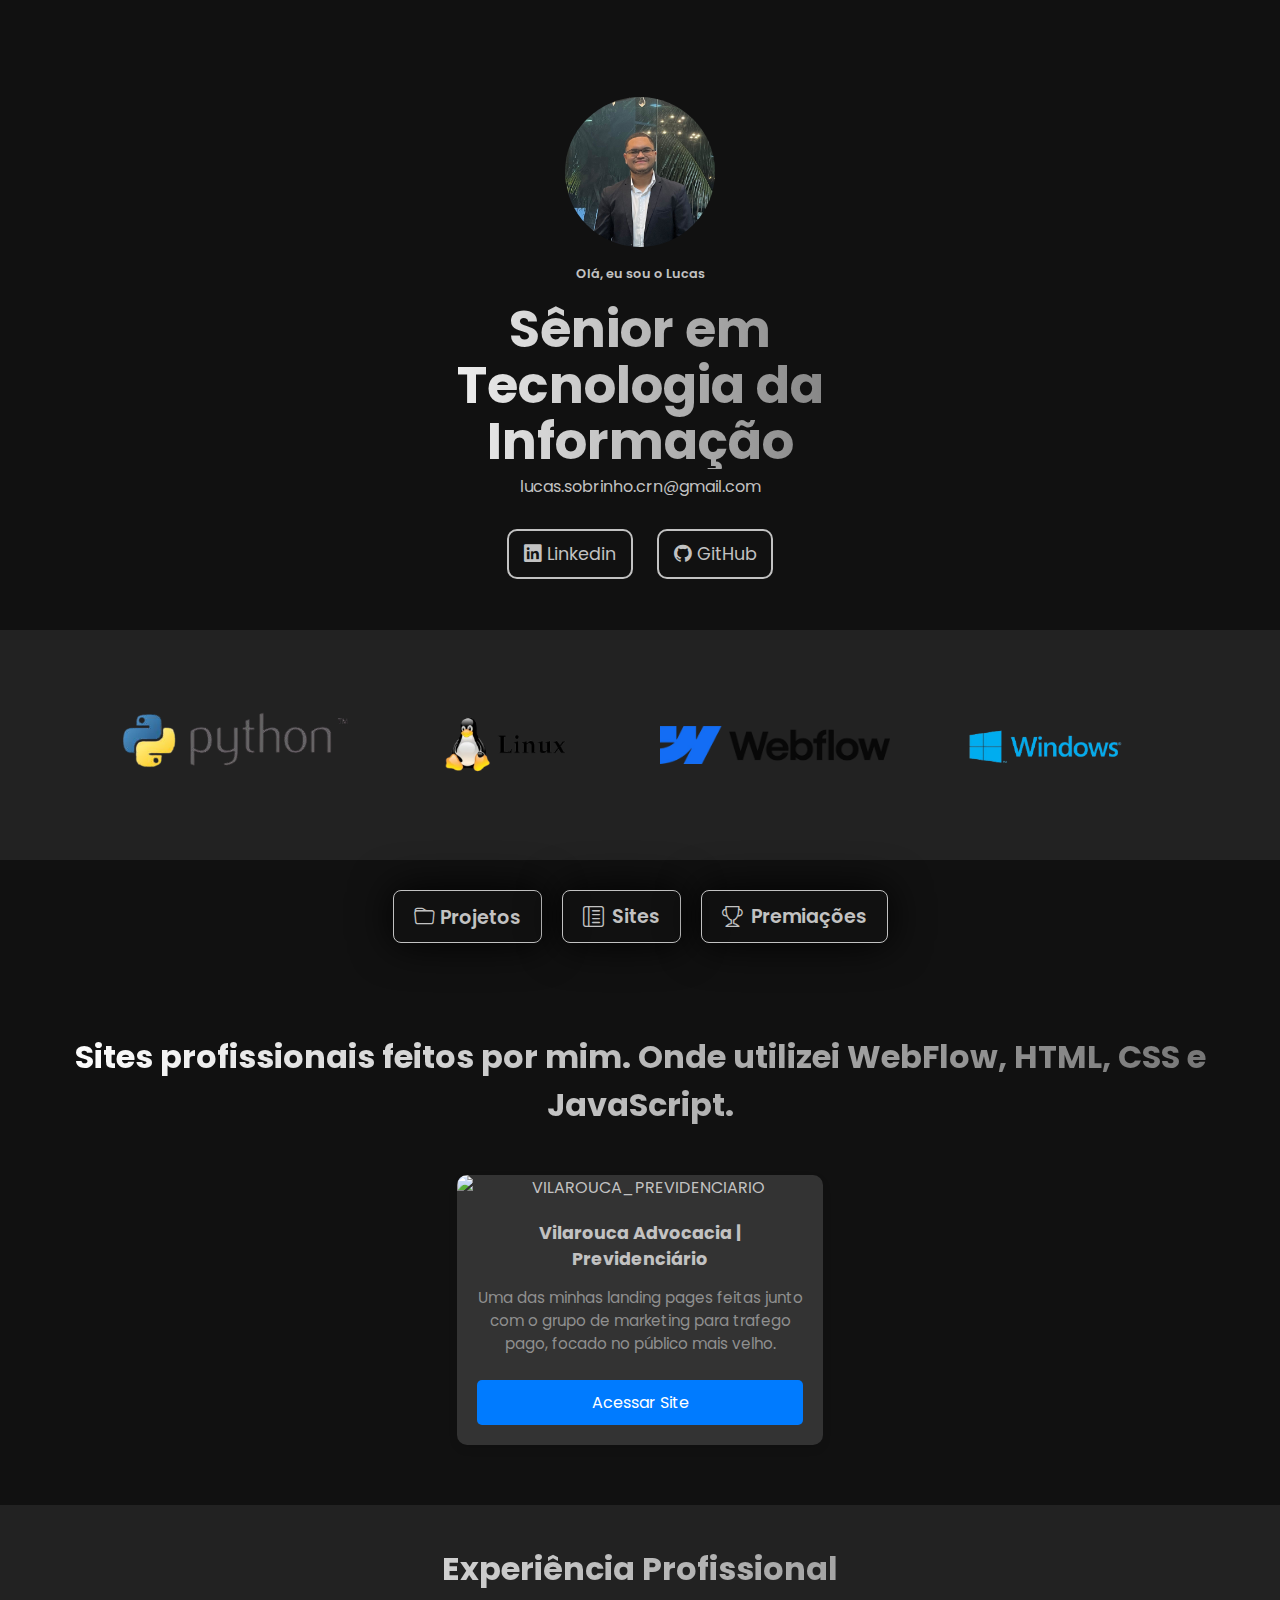
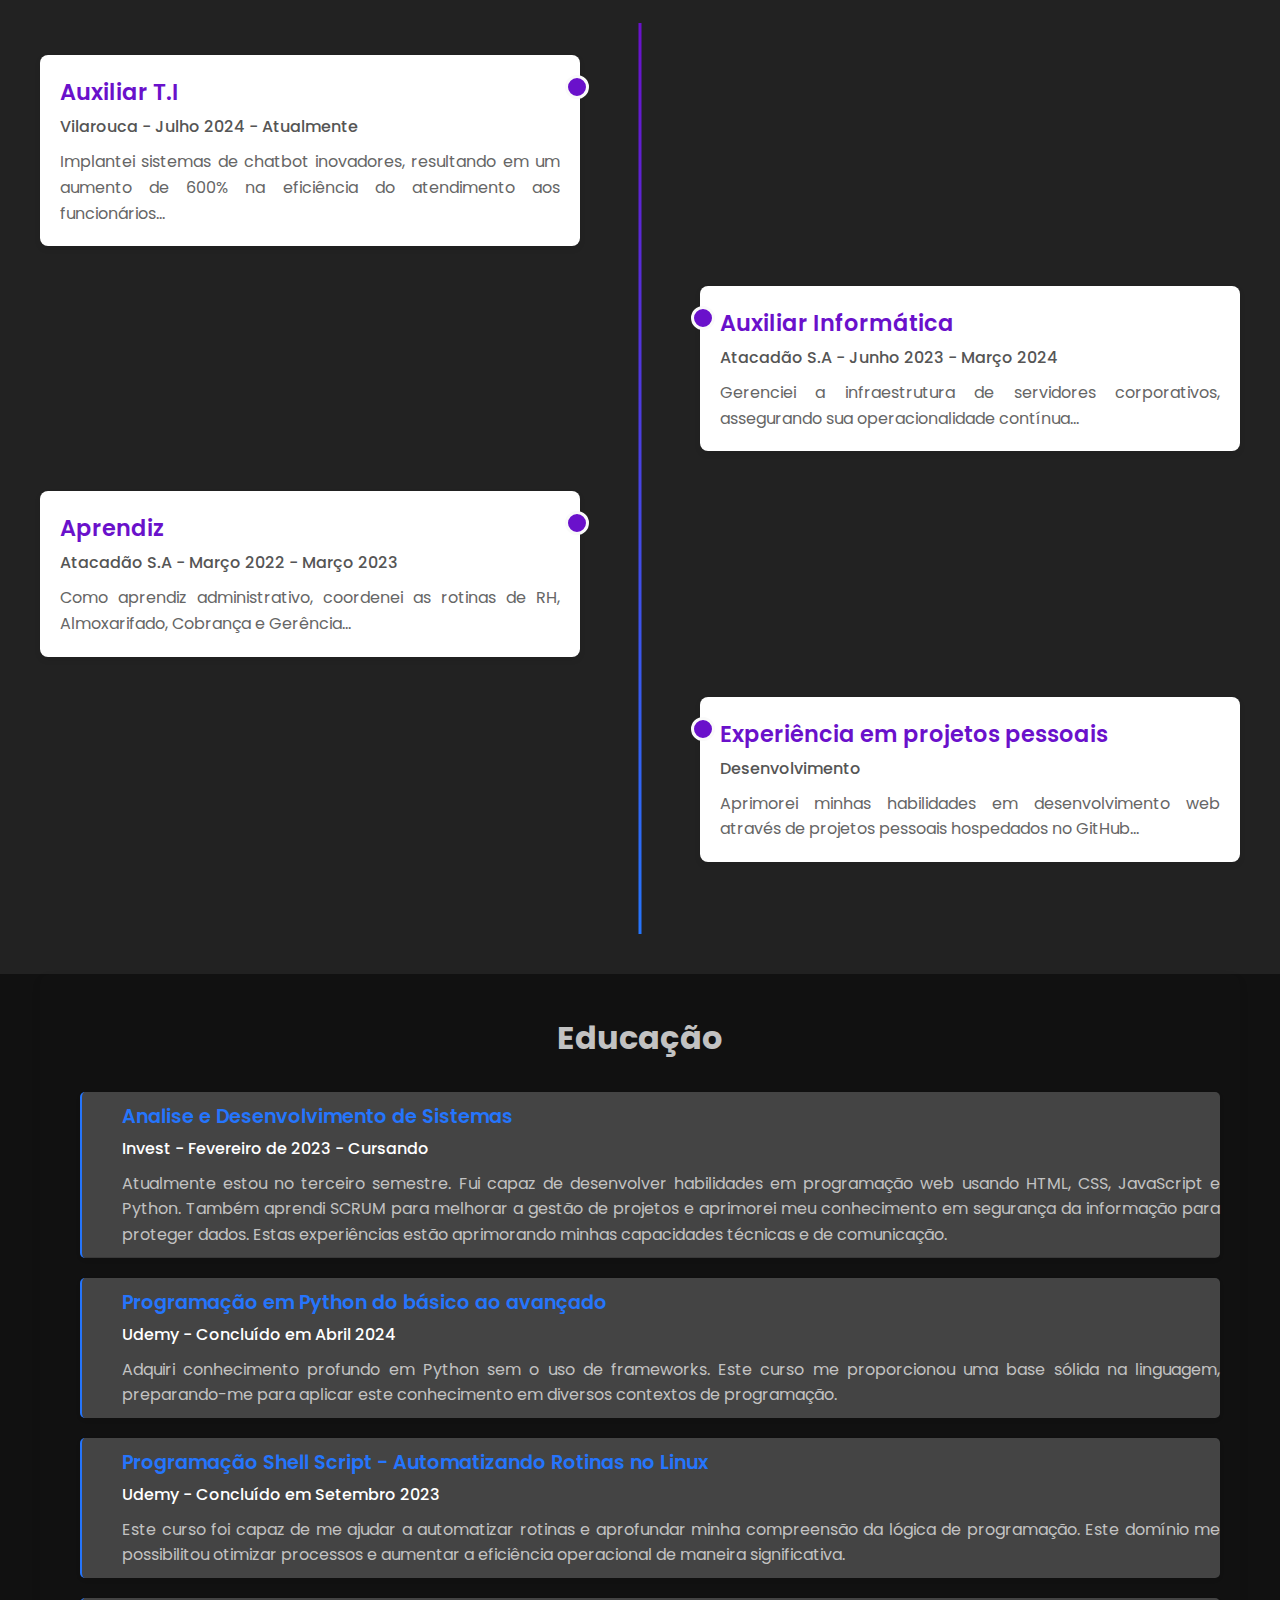
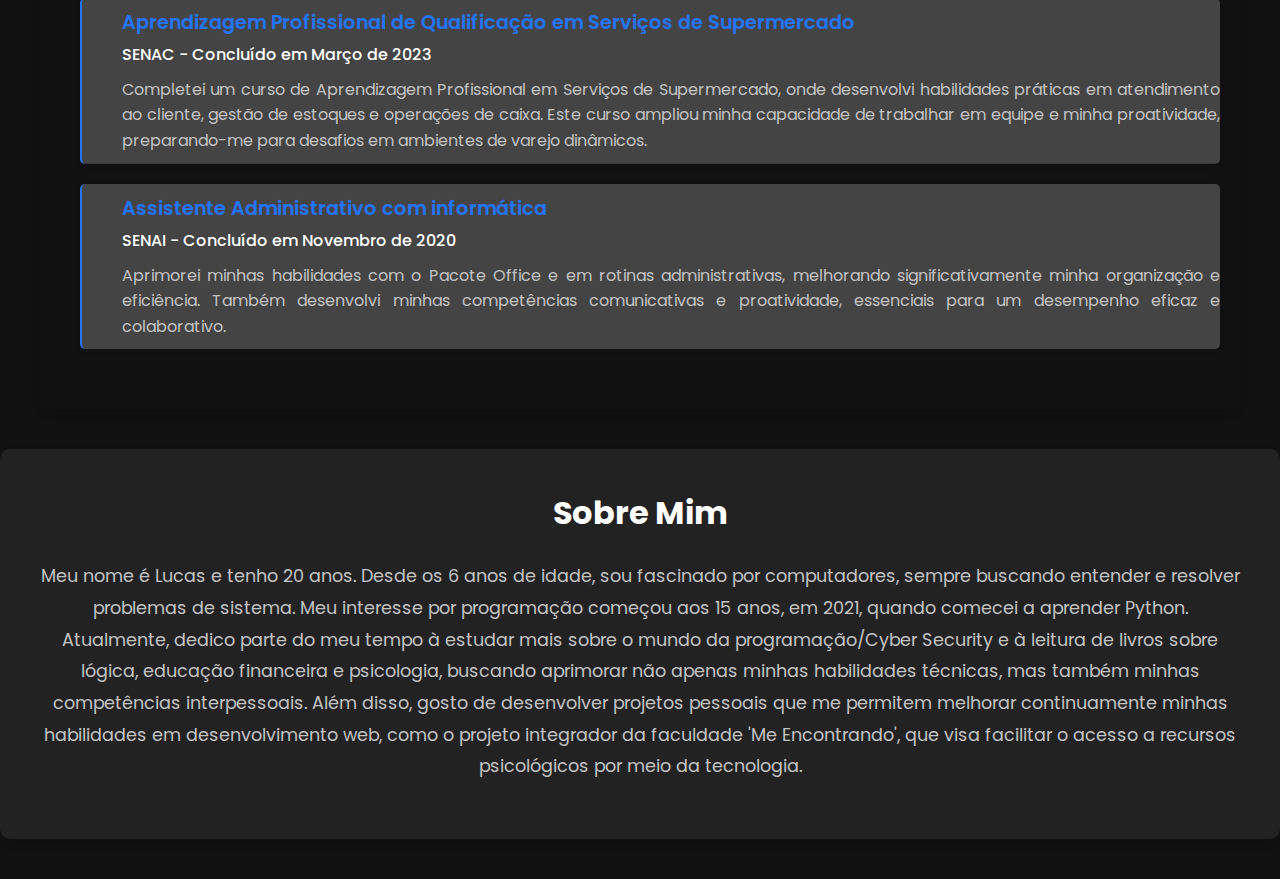
==== index.html @ 5386c84e "Adicionando design escuro" ====
<!DOCTYPE html>
<html lang="pt-br">

<head>
  <meta charset="UTF-8">
  <meta name="viewport" content="width=device-width, initial-scale=1.0">
  <!-- Bootstrap CSS -->
  <link href="https://cdn.jsdelivr.net/npm/bootstrap@5.3.3/dist/css/bootstrap.min.css" rel="stylesheet"
    integrity="sha384-QWTKZYjpPEjISv5WaRU9OFeRpok6YctnYmDr5pNlyT2bRjXh0JMhjY6hW+ALEwIH" crossorigin="anonymous">
  <!-- Bootstrap Icons -->
  <link rel="stylesheet" href="https://cdn.jsdelivr.net/npm/bootstrap-icons@1.11.3/font/bootstrap-icons.min.css">
  <!-- Google Fonts: Poppins (exemplo) -->
  <link href="https://fonts.googleapis.com/css2?family=Poppins:wght@300;400;600;700&display=swap" rel="stylesheet">
  <!-- Seu CSS -->
  <link rel="stylesheet" href="style.css">

  <title>Portfolio Lucas</title>
</head>

<body>
  <!-- =========================
       HEADER (Hero Section)
  ========================== -->
  <header>
    <div class="selfie_image_container">
      <img src="img_logo/selfie_of_me.png" alt="" class="selfie_image">
    </div>
    <h1>Olá, eu sou o Lucas</h1>
    <p>Sênior em Tecnologia da Informação</p>
    <span>lucas.sobrinho.crn@gmail.com</span>

    <div class="header-links">
      <a href="https://br.linkedin.com/in/lucas-sobrinho-c-b9b6661b9/en" target="_blank">
        <i class="bi bi-linkedin"></i> Linkedin
      </a>
      <a href="https://github.com/LucasSobrinh0" target="_blank">
        <i class="bi bi-github"></i> GitHub
      </a>
    </div>
  </header>

  <!-- =========================
       SISTEMAS / SKILLS
  ========================== -->
  <section class="list_system">
    <div class="container_system">
      <div class="item_system"><img src="img_logo/python.png" alt="Python"></div>
      <div class="item_system"><img src="img_logo/linux.png" alt="Linux"></div>
      <div class="item_system"><img src="img_logo/webflow.png" alt="Webflow"></div>
      <div class="item_system"><img src="img_logo/windows.png" alt="Windows"></div>
    </div>
  </section>

  <!-- =========================
       LINKS DE NAVEGAÇÃO
  ========================== -->
  <div class="links">
    <a id="btn-projects" class="nav-link active">
      <i class="bi bi-folder"></i> Projetos
    </a>
    <a id="btn-pages" class="nav-link">
      <i class="bi bi-layout-text-sidebar-reverse"></i> Sites
    </a>
    <a id="btn-awards" class="nav-link">
      <i class="bi bi-trophy"></i> Premiações
    </a>
  </div>

  <div class="container_sections_links">
    <!-- =========================
       SEÇÃO DE PREMIAÇÕES
  ========================== -->
    <div id="awards-section" class="content hidden">
      <div class="container">
        <h2 class="premiacoes-titulo">Minhas Premiações</h2>
        <p class="premiacoes-intro">Aqui estão as premiações que já conquistei dentro da universidade e fora dela.</p>

        <div class="row">
          <!-- Card 1 -->
          <div class="col-md-4">
            <div class="premiacao-card">
              <div class="card-header">
                <i class="bi bi-trophy-fill icon-1x"></i>
                <h3>Top 1 - Tech Experience</h3>
              </div>
              <div class="card-body">
                <p>
                  Liderei e desenvolvi tanto o backend (Python, Flask) quanto o frontend (Javascript,
                  Bulma) de um projeto inovador em uma competição entre 12 equipes na faculdade Invest,
                  destacando-me pela excelência técnica e capacidade de liderança.
                </p>
                <a href="https://github.com/CarolScript/MG" target="_blank" class="btn-link">
                  Repositório do Projeto
                </a>
                <br>
                <span class="data">Novembro 2024</span>
              </div>
            </div>
          </div>

          <!-- Card 2 -->
          <div class="col-md-4">
            <div class="premiacao-card">
              <div class="card-header">
                <i class="bi bi-emoji-smile-fill icon-1x"></i>
                <h3>Top 2 - Tech Experience</h3>
              </div>
              <div class="card-body">
                <p>
                  Fui premiado com o 2º lugar em um Workshop feito pela faculdade Invest, onde destaquei-me
                  na resolução de problemas complexos de backend (Node.js e Prisma). Contribuí com soluções
                  inovadoras e eficazes, aplicando lógica e agilidade dentro da metodologia Scrum.
                </p>
                <a href="https://www.linkedin.com/feed/update/urn:li:activity:7124401110185828352/" target="_blank"
                  class="btn-link">
                  Postagem no Linkedin
                </a>
                <br>
                <span class="data">Outubro 2023</span>
              </div>
            </div>
          </div>

          <!-- Card 3 -->
          <div class="col-md-4">
            <div class="premiacao-card">
              <div class="card-header">
                <i class="bi bi-people-fill icon-1x"></i>
                <h3>Destaque - Projeto Integrador</h3>
              </div>
              <div class="card-body">
                <p>
                  Fui reconhecido pelo projeto "Letras Vivas", onde liderei a criação de uma solução
                  que reduziu a fadiga de leitura, fragmentando conteúdos e utilizando técnicas de
                  engajamento inspiradas no TikTok e Instagram.
                </p>
                <br>
                <a href="https://lucassobrinh0.github.io/letrasvivas/" target="_blank" class="btn-link">
                  LetrasVivas
                </a>
                <br>
                <span class="data">Dezembro 2024</span>
              </div>
            </div>
          </div>

          <!-- Adicione mais cards conforme necessário -->
        </div>
      </div>
    </div>

    <!-- =========================
       SEÇÃO DE PROJETOS
  ========================== -->
    <div id="projects-section" class="content hidden">
      <div class="container-title">
        <h2>Projetos open sources criados por mim. Onde criei o back-end completamente do zero e liderei a criação de cada um.</h2>
      </div>
      <div class="cards">
        <div class="card">
          <img src="img/controle_de_estoque.gif" alt="Projeto 1">
          <div class="card-body">
            <h3>Sistema de controle de estoque - Full Stack - Python e JavaScript</h3>
            <p>
              Um projeto de controle de estoque full stack utilizando Django Rest Framework, sistemas
              de token com JWT e Javascript.
            </p>
            <a href="https://github.com/LucasSobrinh0/controle-de-estoque-rest-api" class="btn" target="_blank">
              Acessar GitHub
            </a>
          </div>
        </div>
        <div class="card">
          <img src="img/agendamento.gif" alt="Projeto 2">
          <div class="card-body">
            <h3>Sistema de agendamento de consultas médicas - Full Stack - Python e Javascript</h3>
            <p>
              Esse sistema foi um projeto da faculdade onde apresentamos uma plataforma de agendamento médico.
              Utilizamos inputmask para formatação de dados como CPF e telefone, JavaScript, Python, JWT e Bootstrap.
            </p>
            <a href="https://github.com/LucasSobrinh0/projeto_agendamento" class="btn" target="_blank">
              Acessar GitHub
            </a>
          </div>
        </div>
        <div class="card">
          <img src="img/cadastro_de_paciente.gif" alt="Projeto 3">
          <div class="card-body">
            <h3>Cadastro de pacientes - Full Stack - Python e JavaScript</h3>
            <p>
              Um projeto simples de cadastro de pacientes apenas para aprendizado de como tratar dados com API REST.
            </p>
            <a href="https://github.com/LucasSobrinh0/cadastro_de_paciente" class="btn" target="_blank">
              Acessar GitHub
            </a>
          </div>
        </div>
      </div>
    </div>

    <!-- =========================
       SEÇÃO DE Sites
  ========================== -->

    <div id="pages-section" class="content hidden">
      <div class="container-title">
        <h2>Sites profissionais feitos por mim. Onde utilizei WebFlow, HTML, CSS e JavaScript.</h2>
        <!-- <p class="pages-intro">Aqui estão as premiações que já conquistei dentro da universidade e fora dela.</p> -->
      </div>
      <div class="cards">
        <div class="card">
          <img src="img/VILAROUCA_PREVIDENCIARIO.gif" alt="VILAROUCA_PREVIDENCIARIO">
          <div class="card-body">
            <h3>Vilarouca Advocacia | Previdenciário</h3>
            <p>
              Uma das minhas landing pages feitas junto com o grupo de marketing para trafego pago, focado no público
              mais
              velho.
            </p>
            <a href="https://www.vilarouca.com/previdenciario" class="btn" target="_blank">
              Acessar Site
            </a>
          </div>
        </div>
      </div>
    </div>
  </div>

  <section class="experience">
    <h2>Experiência Profissional</h2>
    <div class="timeline">
      <div class="job">
        <h3>Auxiliar T.I</h3>
        <h4>Vilarouca - Julho 2024 - Atualmente</h4>
        <p>Implantei sistemas de chatbot inovadores, resultando em um aumento de 600% na eficiência do
          atendimento aos funcionários...
        </p>
      </div>

      <div class="job">
        <h3>Auxiliar Informática</h3>
        <h4>Atacadão S.A - Junho 2023 - Março 2024</h4>
        <p>Gerenciei a infraestrutura de servidores corporativos, assegurando sua operacionalidade contínua...
        </p>
      </div>

      <div class="job">
        <h3>Aprendiz</h3>
        <h4>Atacadão S.A - Março 2022 - Março 2023</h4>
        <p>Como aprendiz administrativo, coordenei as rotinas de RH, Almoxarifado, Cobrança e Gerência...
        </p>
      </div>

      <div class="job">
        <h3>Experiência em projetos pessoais</h3>
        <h4>Desenvolvimento</h4>
        <p>Aprimorei minhas habilidades em desenvolvimento web através de projetos pessoais hospedados no GitHub...
        </p>
      </div>
    </div>
  </section>

  <div class="container_courses">
    <section class="courses">
      <h2>Educação</h2>
      <div class="course-list">
        <div class="course">
          <h3>Analise e Desenvolvimento de Sistemas</h3>
          <h4>Invest - Fevereiro de 2023 - Cursando</h4>
          <p>Atualmente estou no terceiro semestre. Fui capaz de desenvolver habilidades em programação web usando
            HTML, CSS, JavaScript e Python. Também aprendi SCRUM para melhorar a gestão de projetos e aprimorei
            meu conhecimento em segurança da informação para proteger dados. Estas experiências estão
            aprimorando minhas capacidades técnicas e de comunicação.</p>
        </div>
        <div class="course">
          <h3>Programação em Python do básico ao avançado</h3>
          <h4>Udemy - Concluído em Abril 2024</h4>
          <p>Adquiri conhecimento
            profundo em Python sem o uso de frameworks. Este curso me proporcionou uma base sólida na linguagem,
            preparando-me para aplicar este conhecimento em diversos contextos de programação.</p>
        </div>
        <div class="course">
          <h3>Programação Shell Script - Automatizando Rotinas no Linux</h3>
          <h4>Udemy - Concluído em Setembro 2023</h4>
          <p>Este curso foi capaz de me ajudar a automatizar rotinas e aprofundar minha compreensão da lógica de
            programação. Este domínio me
            possibilitou otimizar processos e aumentar a eficiência operacional de maneira significativa.</p>
        </div>
        <div class="course">
          <h3>Aprendizagem Profissional de Qualificação em Serviços de Supermercado</h3>
          <h4>SENAC - Concluído em Março de 2023</h4>
          <p>Completei um curso de Aprendizagem Profissional em Serviços de Supermercado, onde desenvolvi
            habilidades práticas em atendimento ao cliente, gestão de estoques e operações de caixa. Este curso
            ampliou minha capacidade de trabalhar em equipe e minha proatividade, preparando-me para desafios em
            ambientes de varejo dinâmicos.</p>
        </div>
        <div class="course">
          <h3>Assistente Administrativo com informática</h3>
          <h4>SENAI - Concluído em Novembro de 2020</h4>
          <p>Aprimorei minhas habilidades com o Pacote Office e em rotinas administrativas, melhorando
            significativamente minha organização e eficiência. Também desenvolvi minhas competências
            comunicativas e proatividade, essenciais para um desempenho eficaz e colaborativo.</p>
        </div>
      </div>
    </section>
  </div>
  
  <section class="about-me">
    <h2>Sobre Mim</h2>
    <p>Meu nome é Lucas e tenho 20 anos. Desde os 6 anos de idade, sou fascinado por computadores, sempre buscando
      entender e
      resolver problemas de sistema. Meu interesse por programação começou aos 15 anos, em 2021, quando comecei a
      aprender Python. Atualmente, dedico parte do meu tempo à estudar mais sobre o mundo da programação/Cyber
      Security e à
      leitura de livros sobre lógica, educação financeira e
      psicologia, buscando aprimorar não apenas minhas habilidades técnicas, mas também minhas competências
      interpessoais. Além disso, gosto de desenvolver projetos pessoais que me permitem melhorar continuamente
      minhas habilidades em desenvolvimento web, como o projeto integrador da faculdade 'Me Encontrando', que visa
      facilitar o acesso a
      recursos psicológicos por meio da tecnologia.</p>
  </section>
  <!-- Script JavaScript -->
  <script src="script.js"></script>
  <!-- Bootstrap Bundle -->
  <script src="https://cdn.jsdelivr.net/npm/bootstrap@5.3.3/dist/js/bootstrap.bundle.min.js"
    integrity="sha384-WsPTn3ZBj0ZgjMwuKfSfnuhFQKqZZP28LcHGp5ZVi6qfXki2v44qBtENYzA/S+fZ"
    crossorigin="anonymous"></script>
</body>

</html>
---- style.css ----
/* ------------------------------
   Variáveis
------------------------------ */
:root {
  --color-bg-gray: #111111;      /* Fundo global */
  --color-gray: #c2c2c2;         /* Texto padrão em cinza claro */
  --color-bg-gray-secondary: #222222; /* Fundo de cards / seções */
  --card-bg-gray: #333333;       /* Fundo mais escuro para alguns elementos */
}

/* Reset básico */
* {
  margin: 0;
  padding: 0;
  box-sizing: border-box;
}

/* Corpo da página */
body {
  font-family: 'Poppins', sans-serif;
  background-color: var(--color-bg-gray);
  color: var(--color-gray);
}

/* Remove sublinhado de links */
a {
  text-decoration: none;
  color: inherit;
}

/* ------------------------------
   HEADER (Hero Section)
------------------------------ */
header {
  width: 100%;
  min-height: 70vh; /* Mantemos 70vh, mas sem espaços extras */
  display: flex;
  flex-direction: column;
  justify-content: center;
  align-items: center;
  text-align: center;
  padding: 40px 20px; /* Espaçamento interno */
  background-color: var(--color-bg-gray);
}

/* Contêiner da imagem */
.selfie_image_container {
  display: flex;
  justify-content: center;
  align-items: center;
  flex-direction: column;
}

/* Imagem do usuário */
.selfie_image {
  margin-top: 5vh;
  margin-bottom: 2vh;
  width: 150px;
  height: 150px;
  border-radius: 100%;
  object-fit: cover; /* Caso queira exibir como <img> normal */
}

/* Título no Header */
header h1 {
  font-weight: 600;
  font-size: 0.8rem;
  color: var(--color-gray);
}

/* Texto principal em gradiente */
header p {
  font-weight: bold;
  font-size: 3.2rem;
  width: 40%;
  text-align: center;
  line-height: 3.5rem;
  margin-top: 2vh;
  background: linear-gradient(90deg, #ffffff 0%, #757575 100%);
  -webkit-background-clip: text;
  -webkit-text-fill-color: transparent;
}

/* E-mail ou subtítulo */
header span {
  display: inline-block;
  margin-top: 5px;
  font-weight: 400;
  font-size: 1rem;
  color: var(--color-gray);
}

/* Links no Header */
.header-links {
  margin-top: 30px;
}

.header-links a {
  font-size: 1.1rem;
  border: 2px solid var(--color-gray);
  padding: 10px 15px;
  border-radius: 10px;
  margin: 0 10px;
  display: inline-block;
  transition: transform 0.3s ease, color 0.3s ease, border-color 0.3s ease;
  color: var(--color-gray);
}

.header-links a:hover {
  color: #007BFF;
  border-color: #007BFF;
  transform: translateY(-3px);
}

/* Responsividade do Header */
@media (max-width: 992px) {
  header p {
    width: 60%;
    font-size: 2.4rem;
    line-height: 3rem;
  }
}

@media (max-width: 576px) {
  header p {
    width: 90%;
    font-size: 2rem;
    line-height: 2.5rem;
  }
}

/* ------------------------------
   SEÇÃO DE SKILLS (Sistemas)
------------------------------ */
.list_system {
  display: flex;
  flex-direction: column;
  text-align: center;
  background-color: var(--color-bg-gray-secondary);
  padding: 40px 0; /* Espaçamento vertical */
}

.container_system {
  display: flex;
  align-items: center;
  justify-content: center;
  gap: 20px;
  margin: 0 auto;
  flex-wrap: nowrap;
}

.item_system {
  display: flex;
  align-items: center;
  justify-content: center;
  padding: 10px;
  border-radius: 8px;
  transition: transform 0.2s ease;
  width: 250px;
  height: 150px;
  overflow: hidden;
}

.item_system img {
  max-width: 100%;
  max-height: 100%;
  object-fit: contain;
}

.item_system:hover {
  transform: scale(1.05);
}

/* Ajustes de responsividade p/ Skills */
@media (max-width: 1440px) {
  .item_system {
    width: 250px;
    height: 150px;
  }
}

@media (max-width: 992px) {
  .item_system {
    width: 120px;
    height: 100px;
  }
}

@media (max-width: 576px) {
  .item_system {
    width: 100px;
    height: 100px;
  }
}

/* ------------------------------
   LINKS (Projetos / Premiações)
------------------------------ */
.links {
  display: flex;
  justify-content: center;
  gap: 20px;
  padding: 30px 0;
  background-color: var(--color-bg-gray);
}

.nav-link {
  font-size: 1.2rem;
  font-weight: 600;
  color: var(--color-gray);
  padding: 10px 20px;
  border-radius: 8px;
  display: flex;
  align-items: center;
  gap: 8px;
  transition: all 0.3s ease;
  border: 1px solid var(--color-gray);
  cursor: pointer;
  box-shadow: 0px 0px 41px 0px #000000;
}

.nav-link i {
  font-size: 1.3rem;
}

.nav-link:hover {
  color: #007BFF;
  border-color: #007BFF;
  transform: translateY(-3px);
  box-shadow: 0 6px 10px rgba(0, 0, 0, 0.2);
}

/* .hidden e .active para exibir/ocultar seções de navegação */
.hidden {
  display: none;
}
.active {
  display: block;
}

/* ------------------------------
   CONTAINER GERAL DAS SEÇÕES
------------------------------ */
.container_sections_links {
  background-color: var(--color-bg-gray);
  padding: 40px 0; /* Espaçamento vertical entre links e conteúdo */
}

/* As seções usam o background do container para não ter buracos brancos */
.content {
  padding: 20px;
  background-color: transparent;
  border-radius: 5px;
  margin: 0 auto;
  max-width: 1200px;
}

/* ------------------------------
   PREMIAÇÕES (awards-section)
------------------------------ */
.premiacoes-titulo {
  font-size: 2.2rem;
  font-weight: bold;
  margin-bottom: 10px;
  background: linear-gradient(90deg, #ffffff 0%, #757575 100%);
  -webkit-background-clip: text;
  -webkit-text-fill-color: transparent;
  text-align: center;
}

.premiacoes-intro {
  text-align: center;
  font-size: 1rem;
  margin-bottom: 40px;
  color: var(--color-gray);
}

/* Cards de premiações */
.row {
  display: flex;
  flex-wrap: wrap;
  gap: 20px;
  justify-content: center;
}

.col-md-4 {
  flex: 0 0 calc(33.333% - 20px);
  min-width: 300px;
}

.premiacao-card {
  background: var(--card-bg-gray);
  border-radius: 8px;
  overflow: hidden;
  transition: transform 0.2s ease, box-shadow 0.2s ease;
  display: flex;
  flex-direction: column;
  min-height: 280px;
}

.premiacao-card:hover {
  transform: translateY(-5px);
  box-shadow: 0 8px 20px rgba(0,0,0,0.12);
}

.card-header {
  color: var(--color-gray);
  padding: 15px;
  display: flex;
  align-items: center;
  gap: 10px;
}

.card-header i {
  font-size: 1.5rem;
  color: #007BFF;
}

.card-header h3 {
  font-size: 1.2rem;
  margin: 0;
}

.card-body {
  padding: 15px;
  flex: 1;
  display: flex;
  flex-direction: column;
  justify-content: space-between;
}

.card-body p {
  font-size: 0.95rem;
  line-height: 1.5;
  color: var(--color-gray);
  margin-bottom: 15px;
}

.btn-link {
  display: flex;
  margin-top: 5px;
  color: white;
  text-decoration: none;
  font-weight: 600;
  border: 1px solid #007BFF;
  padding: 6px 10px;
  border-radius: 4px;
  background: #007BFF;
  transition: background-color 0.2s ease, color 0.2s ease;
  justify-content: center;
  align-items: center;
}

.btn-link:hover {
  background: #FFC107;
  color: #000;
  border-color: #FFC107;
}

.data {
  font-size: 0.8rem;
  color: #777;
}

/* Responsividade premiações */
@media (max-width: 768px) {
  .col-md-4 {
    flex: 0 0 calc(50% - 20px);
  }
}
@media (max-width: 576px) {
  .col-md-4 {
    flex: 0 0 100%;
  }
}

/* ------------------------------
   PROJETOS (projects-section)
------------------------------ */
.container-title {
  display: flex;
  flex-direction: column;
  align-items: center;
  font-size: 1.2rem;
  color: var(--color-gray);
  text-align: center;
  margin-bottom: 30px;
}

.container-title h2 {
  font-size: 2rem;
  font-weight: bold;
  background: linear-gradient(90deg, #ffffff 0%, #757575 100%);
  -webkit-background-clip: text;
  -webkit-text-fill-color: transparent;
  margin-bottom: 1rem;
}

.cards {
  display: flex;
  flex-wrap: wrap;
  justify-content: center;
  margin: 0 auto;
  max-width: 1200px;
  gap: 20px;
}

.cards .card {
  background: var(--card-bg-gray);
  border-radius: 10px;
  box-shadow: 0 4px 8px rgba(0,0,0,0.1);
  width: calc(33.333% - 20px);
  overflow: hidden;
  display: flex;
  flex-direction: column;
  text-align: center;
  transition: transform 0.2s ease, box-shadow 0.2s ease;
}

.cards .card:hover {
  transform: translateY(-5px);
  box-shadow: 0 8px 20px rgba(0,0,0,0.12);
}

.cards .card img {
  width: 100%;
  height: auto;
}

.cards .card-body {
  padding: 20px;
  flex: 1;
  display: flex;
  flex-direction: column;
}

.cards .card-body h3 {
  margin-top: 0;
  color: var(--color-gray);
  font-size: 1.1rem;
}

.cards .card-body p {
  margin-top: 15px;
  flex-grow: 1;
  color: #8f8f8f;
  font-size: 0.95rem;
  margin-bottom: 15px;
}

.btn {
  background-color: #007BFF;
  color: #fff;
  padding: 10px 20px;
  text-align: center;
  border-radius: 5px;
  text-decoration: none;
  margin-top: 10px;
  transition: background-color 0.3s;
}

.btn:hover {
  background-color: #0056b3;
  color: #fff;
}

/* Responsividade projetos */
@media (max-width: 768px) {
  .cards .card {
    width: calc(50% - 20px);
  }
}
@media (max-width: 576px) {
  .cards .card {
    width: 100%;
  }
}

/* ------------------------------
   EXPERIÊNCIA (timeline)
------------------------------ */
.experience {
  background-color: var(--color-bg-gray-secondary);
  padding: 40px 20px;
  text-align: left;
}

.experience h2 {
  text-align: center;
  color: var(--color-gray);
  margin-bottom: 30px;
  font-size: 2rem;
  font-weight: bold;
  background: linear-gradient(90deg, #ffffff 0%, #757575 100%);
  -webkit-background-clip: text;
  -webkit-text-fill-color: transparent;
}

.timeline {
  position: relative;
  max-width: 1200px;
  margin: 0 auto;
  padding: 2rem 0;
}

.timeline::before {
  content: "";
  position: absolute;
  left: 50%;
  top: 0;
  transform: translateX(-50%);
  width: 3px;
  height: 100%;
  background: linear-gradient(to bottom, #6a11cb, #2575fc);
}

.job {
  position: relative;
  width: 45%;
  margin-bottom: 40px;
  box-sizing: border-box;
  background: #fff; /* Mantém destaque para a timeline */
  border-radius: 8px;
  box-shadow: 0 3px 6px rgba(0,0,0,0.08);
  transition: transform 0.3s ease, box-shadow 0.3s ease;
  padding: 20px;
}

/* Ímpares: esquerda */
.job:nth-child(odd) {
  left: 0;
}

/* Pares: direita */
.job:nth-child(even) {
  left: 55%;
}

/* Círculo conector */
.job::before {
  content: "";
  position: absolute;
  top: 20px;
  width: 18px;
  height: 18px;
  background: #6a11cb;
  border-radius: 50%;
  border: 3px solid #fafafa;
  z-index: 1;
}

/* Ímpares: círculo na direita do job */
.job:nth-child(odd)::before {
  right: -9px;
}

/* Pares: círculo na esquerda do job */
.job:nth-child(even)::before {
  left: -9px;
}

.job:hover {
  transform: translateY(-3px);
  box-shadow: 0 6px 12px rgba(0,0,0,0.15);
}

.job h3 {
  color: #6a11cb;
  margin: 0 0 5px;
  font-size: 1.4rem;
  font-weight: 600;
}

.job h4 {
  color: #555;
  margin: 0 0 10px;
  font-size: 1rem;
  font-weight: 500;
}

.job p {
  color: #666;
  margin: 0;
  line-height: 1.6;
  font-size: 1rem;
  text-align: justify;
}

/* Responsividade timeline */
@media (max-width: 768px) {
  .timeline::before {
    display: none;
  }
  .job {
    width: 80%;
    margin-bottom: 30px;
  }
  .job:nth-child(odd),
  .job:nth-child(even) {
    left: 10%;
  }
}
@media (max-width: 576px) {
  .job {
    width: 100%;
    left: 0 !important;
    margin-bottom: 20px;
  }
  .job::before {
    display: none;
  }
}

/* ------------------------------
   CURSOS (courses)
------------------------------ */
.courses {
  background-color: transparent;
  padding: 40px 20px;
  text-align: left;
  max-width: 1200px;
  margin: 0 auto 40px auto;
  border-radius: 10px;
  box-shadow: 0 4px 8px rgba(0,0,0,0.1);
}

.courses h2 {
  text-align: center;
  color: var(--color-gray);
  margin-bottom: 30px;
  font-size: 2rem;
  font-weight: 700;
}

.course-list {
  position: relative;
  margin: 20px 0;
}

.course {
  border-left: 2px solid #2575fc;
  margin-left: 20px;
  padding: 10px 0 10px 40px;
  background: linear-gradient(to left, #444 50%, #555 50%);
  background-size: 200% 100%;
  background-position: right bottom;
  transition: all 0.6s ease-out;
  text-align: justify;
  border-radius: 5px;
  margin-bottom: 20px;
  box-shadow: 0 2px 5px rgba(0,0,0,0.06);
}

.course:hover {
  background-position: left bottom;
}

.course h3 {
  color: #2575fc;
  margin: 0 0 5px;
  font-weight: 600;
  font-size: 1.2rem;
}

.course h4 {
  color: #ffffff;
  margin: 0 0 10px;
  font-weight: 500;
  font-size: 1rem;
}

.course p {
  color: #c2c2c2;
  margin: 0;
  line-height: 1.6;
  font-size: 1rem;
}

/* ------------------------------
   SOBRE MIM (about-me)
------------------------------ */
.about-me {
  background-color: var(--color-bg-gray-secondary);
  padding: 40px 20px;
  width: 100%;
  margin: 0 auto 40px auto;
  box-shadow: 0 4px 8px rgba(0,0,0,0.1);
  border-radius: 10px;
  text-align: center;
  display: flex;
  flex-direction: column;
  align-items: center;
}

.about-me h2 {
  color: #ffffff;
  margin-bottom: 24px;
  font-size: 2rem;
  font-weight: 700;
}

.about-me p {
  font-size: 1.1rem;
  color: #c2c2c2;
  line-height: 1.8;
  margin-bottom: 16px;
  text-align: justify;
  max-width: 1200px;
  text-align: center;
}

/* Responsividade extra */
@media (max-width: 768px) {
  .courses, .about-me {
    margin: 0 auto 20px auto;
    padding: 20px;
  }
}
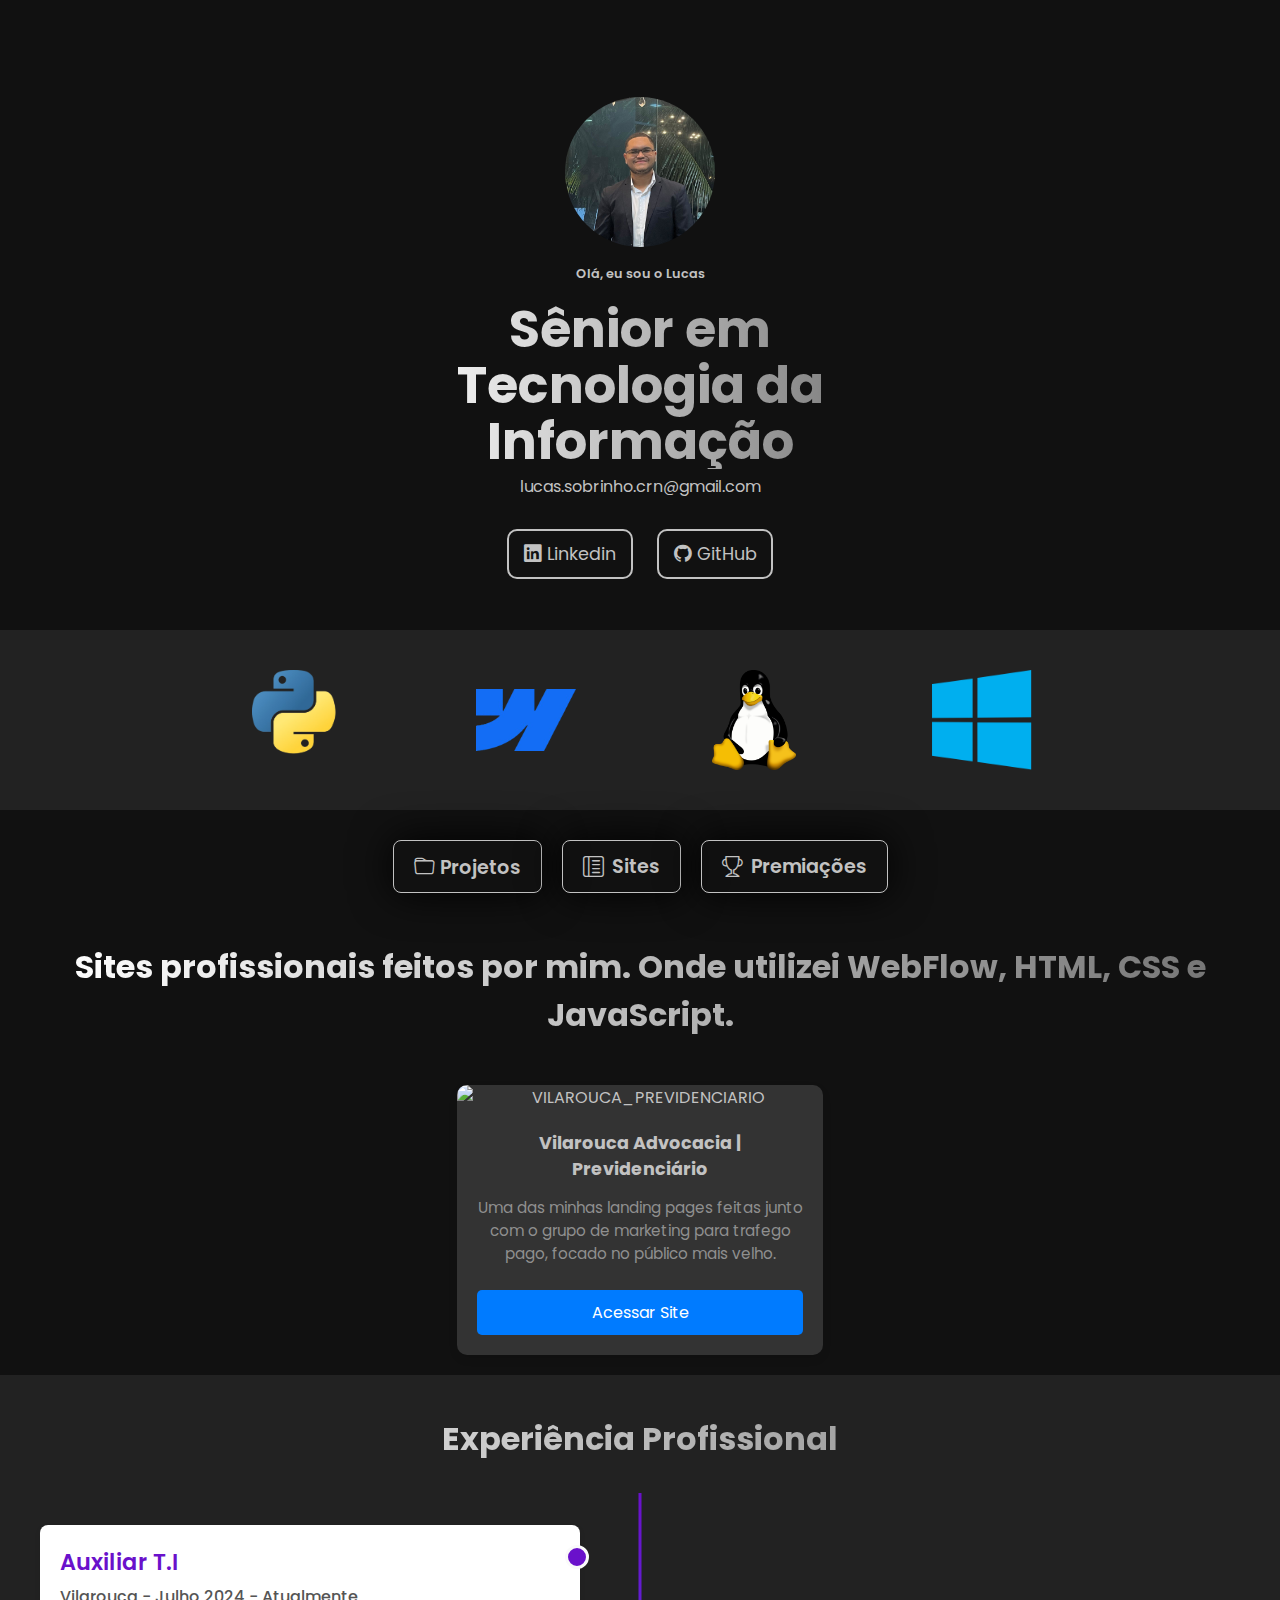
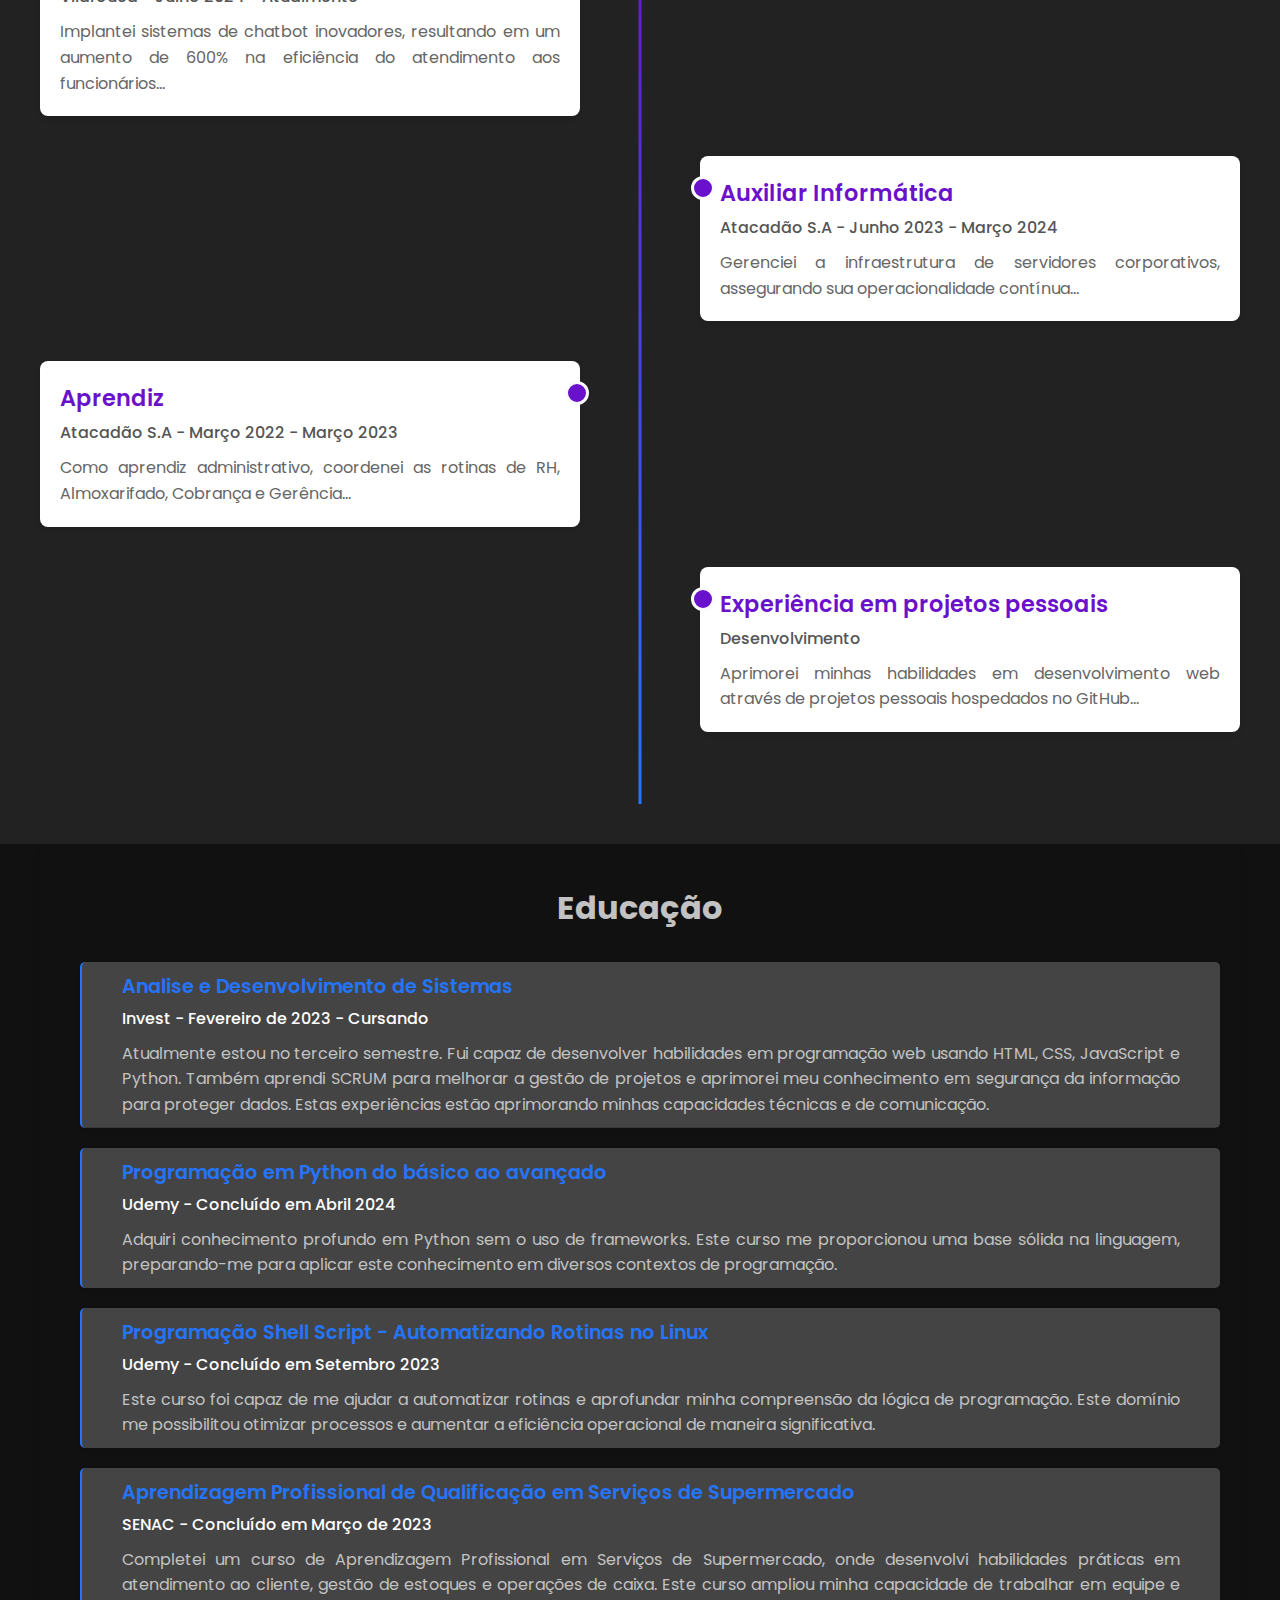
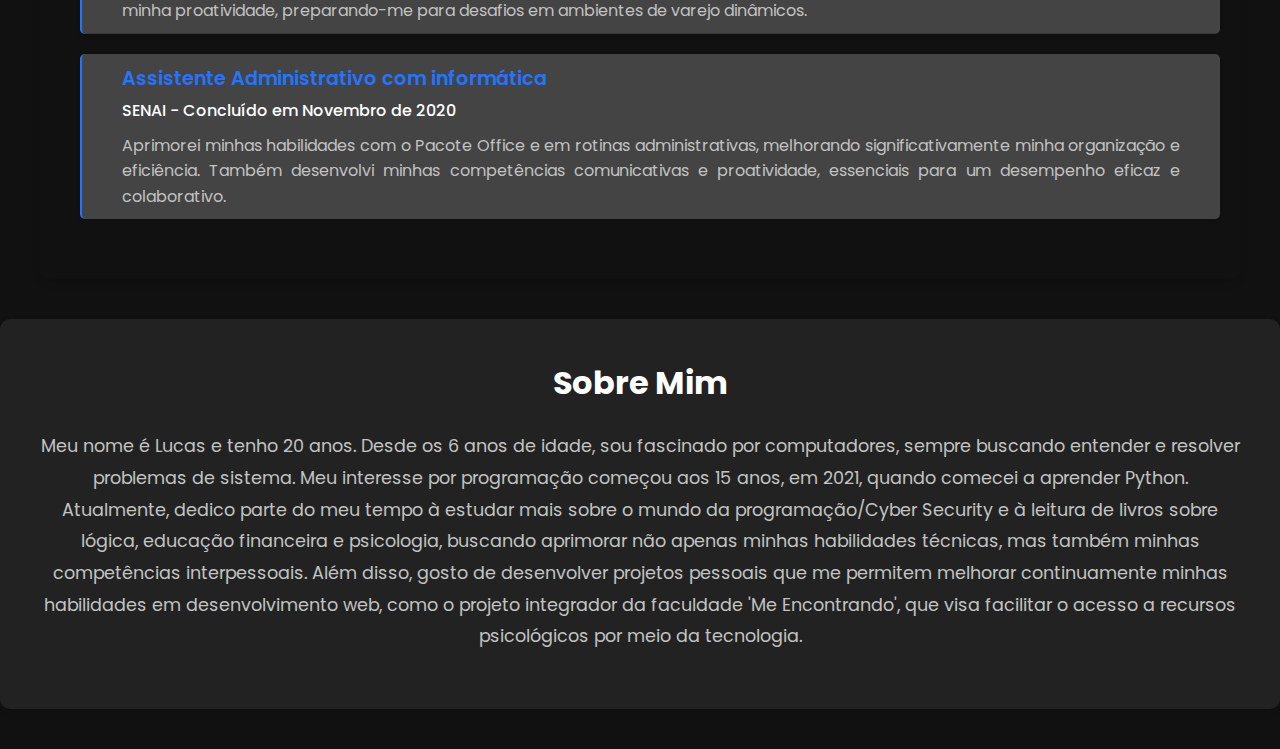
==== commit 52a83f15: "Alterando logos" ====
--- a/index.html
+++ b/index.html
@@ -44,10 +44,14 @@
   ========================== -->
   <section class="list_system">
     <div class="container_system">
-      <div class="item_system"><img src="img_logo/python.png" alt="Python"></div>
+      <!-- <div class="item_system"><img src="img_logo/python.png" alt="Python"></div>
       <div class="item_system"><img src="img_logo/linux.png" alt="Linux"></div>
       <div class="item_system"><img src="img_logo/webflow.png" alt="Webflow"></div>
-      <div class="item_system"><img src="img_logo/windows.png" alt="Windows"></div>
+      <div class="item_system"><img src="img_logo/windows.png" alt="Windows"></div> -->
+      <div class="item_system"><img src="img_logo/Python-logo-notext.png" alt="Python"></div>
+      <div class="item_system"><img src="img_logo/webflow-logo-notext.png" alt="Webflow"></div>
+      <div class="item_system"><img src="img_logo/linux-logo-notext.png" alt="Linux"></div>
+      <div class="item_system"><img src="img_logo/windows-logo-notext.png" alt="Windows"></div>
     </div>
   </section>
 
--- a/style.css
+++ b/style.css
@@ -127,6 +127,14 @@
     font-size: 2rem;
     line-height: 2.5rem;
   }
+
+  .header-links{
+ gap: 20px;
+ display: flex;
+ flex-wrap: wrap;
+ justify-content: center;
+ align-items: center;
+  }
 }
 
 /* ------------------------------
@@ -144,21 +152,20 @@
   display: flex;
   align-items: center;
   justify-content: center;
-  gap: 20px;
   margin: 0 auto;
   flex-wrap: nowrap;
+  flex-direction: row;
+  gap: 8rem;
 }
 
 .item_system {
   display: flex;
   align-items: center;
   justify-content: center;
-  padding: 10px;
-  border-radius: 8px;
   transition: transform 0.2s ease;
-  width: 250px;
-  height: 150px;
   overflow: hidden;
+  width: 100px;
+  height: 100px;
 }
 
 .item_system img {
@@ -172,24 +179,32 @@
 }
 
 /* Ajustes de responsividade p/ Skills */
-@media (max-width: 1440px) {
+/* @media (max-width: 1440px) {
   .item_system {
-    width: 250px;
-    height: 150px;
-  }
-}
+  }
+} */
 
 @media (max-width: 992px) {
   .item_system {
-    width: 120px;
-    height: 100px;
+    width: 80px;
+    height: 80px;
+  }
+  .container_system{
+    gap: 3rem;
+    display: flex;
+    flex-wrap: wrap;
   }
 }
 
 @media (max-width: 576px) {
   .item_system {
-    width: 100px;
-    height: 100px;
+    width: 50px;
+    height: 50px;
+  }
+  .container_system{
+    gap: 2rem;
+    display: flex;
+    flex-wrap: wrap;
   }
 }
 
@@ -238,12 +253,34 @@
   display: block;
 }
 
+@media (max-width: 520px) {
+  .links{
+    gap: 5px;
+    display: flex;
+    align-items: center;
+    justify-content: center;
+    flex-wrap: wrap;
+  }
+  .nav-link {
+    font-size: 0.8rem;
+    padding: 5px 10px;
+    gap: 8px;
+  }
+  
+  .nav-link i {
+    font-size: 1rem;
+  }
+}
+
 /* ------------------------------
    CONTAINER GERAL DAS SEÇÕES
 ------------------------------ */
 .container_sections_links {
   background-color: var(--color-bg-gray);
-  padding: 40px 0; /* Espaçamento vertical entre links e conteúdo */
+  display: flex;
+  align-items: center;
+  justify-content: center;
+  flex-direction: column;
 }
 
 /* As seções usam o background do container para não ter buracos brancos */
@@ -640,7 +677,7 @@
 .course {
   border-left: 2px solid #2575fc;
   margin-left: 20px;
-  padding: 10px 0 10px 40px;
+  padding: 10px 40px 10px 40px;
   background: linear-gradient(to left, #444 50%, #555 50%);
   background-size: 200% 100%;
   background-position: right bottom;
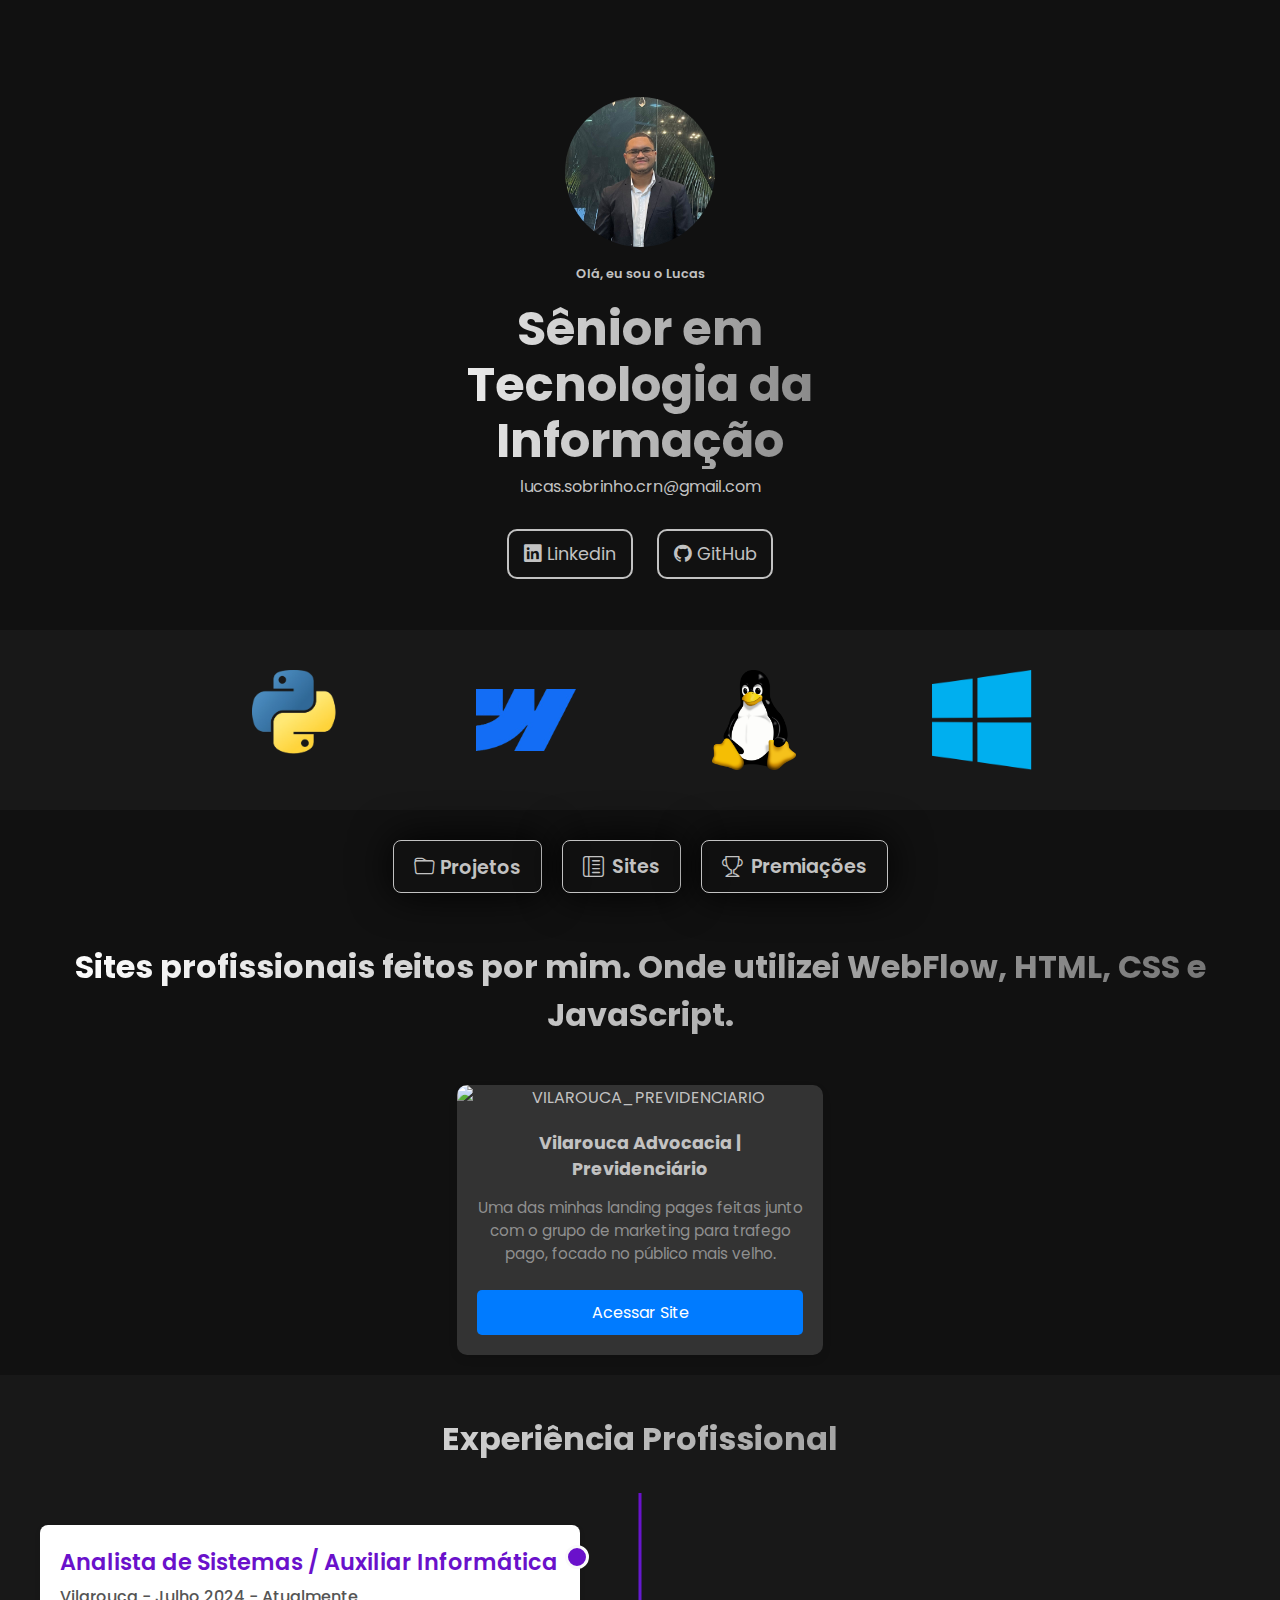
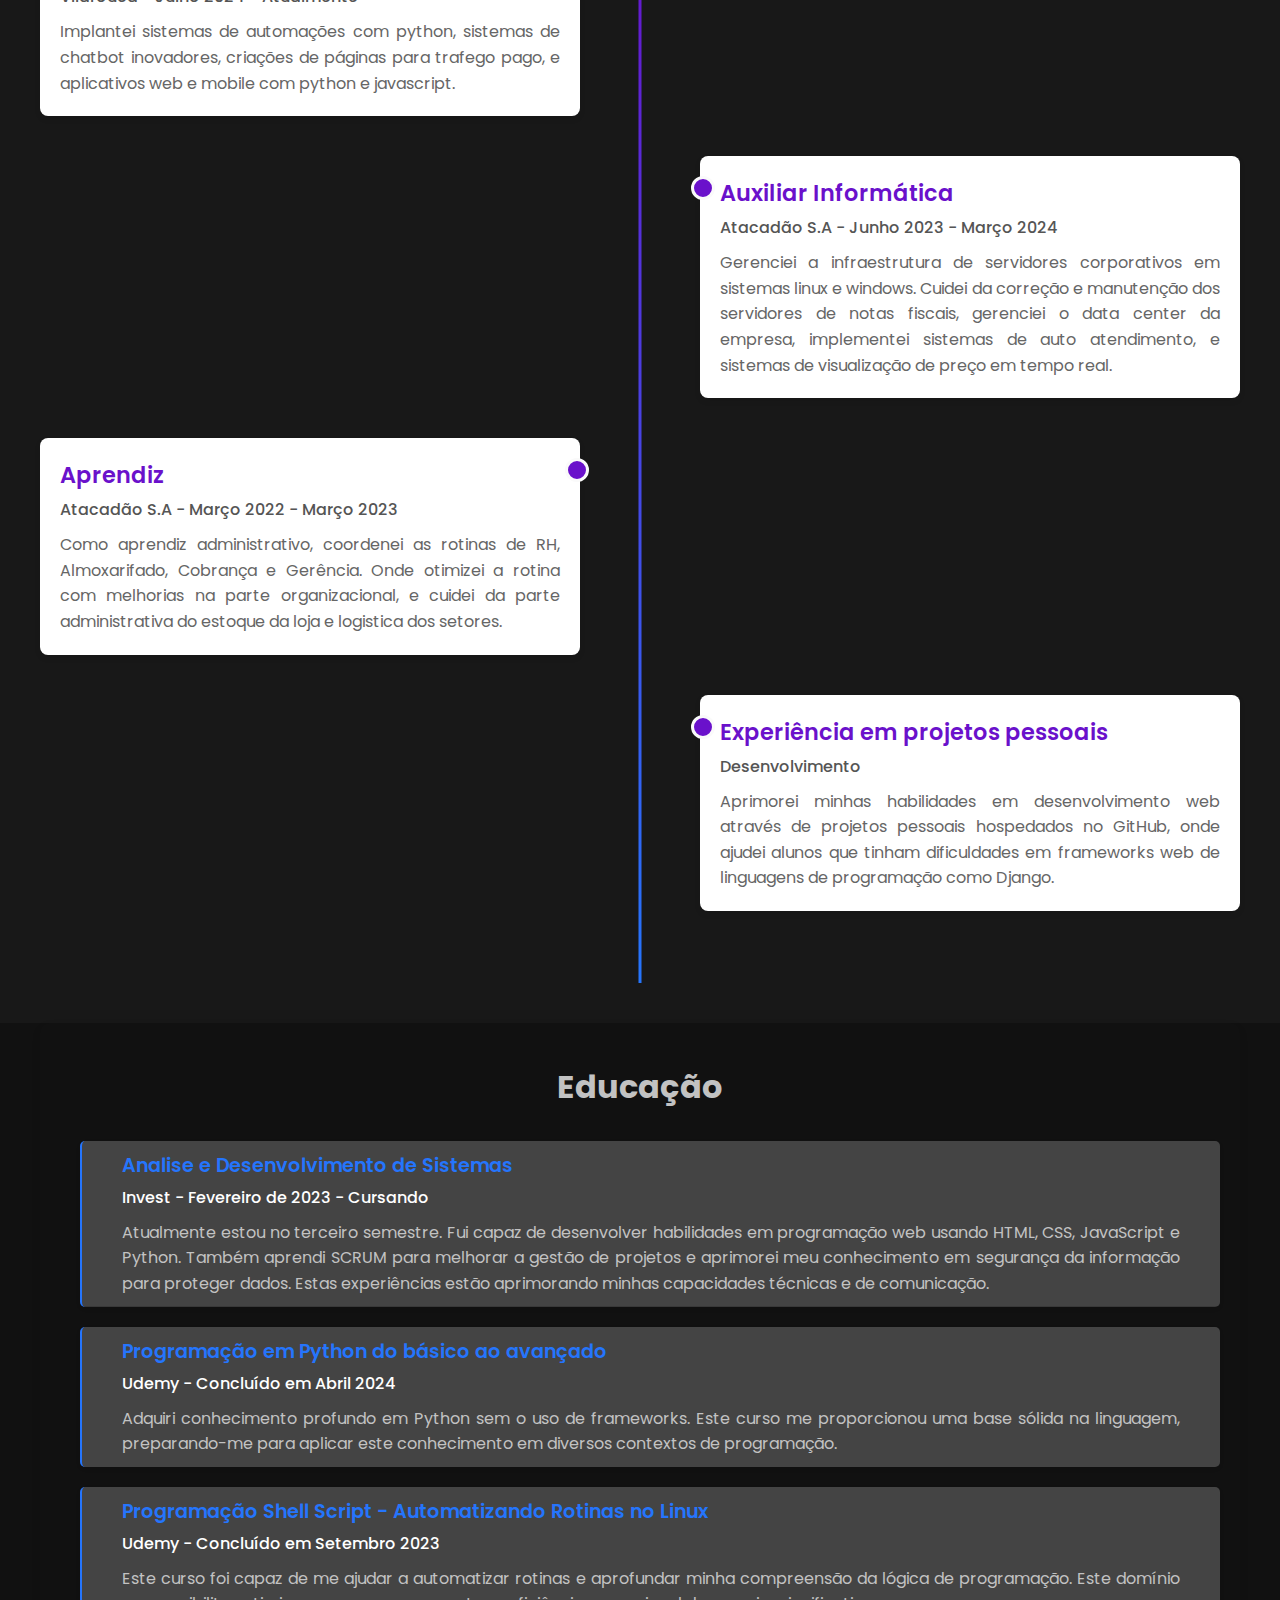
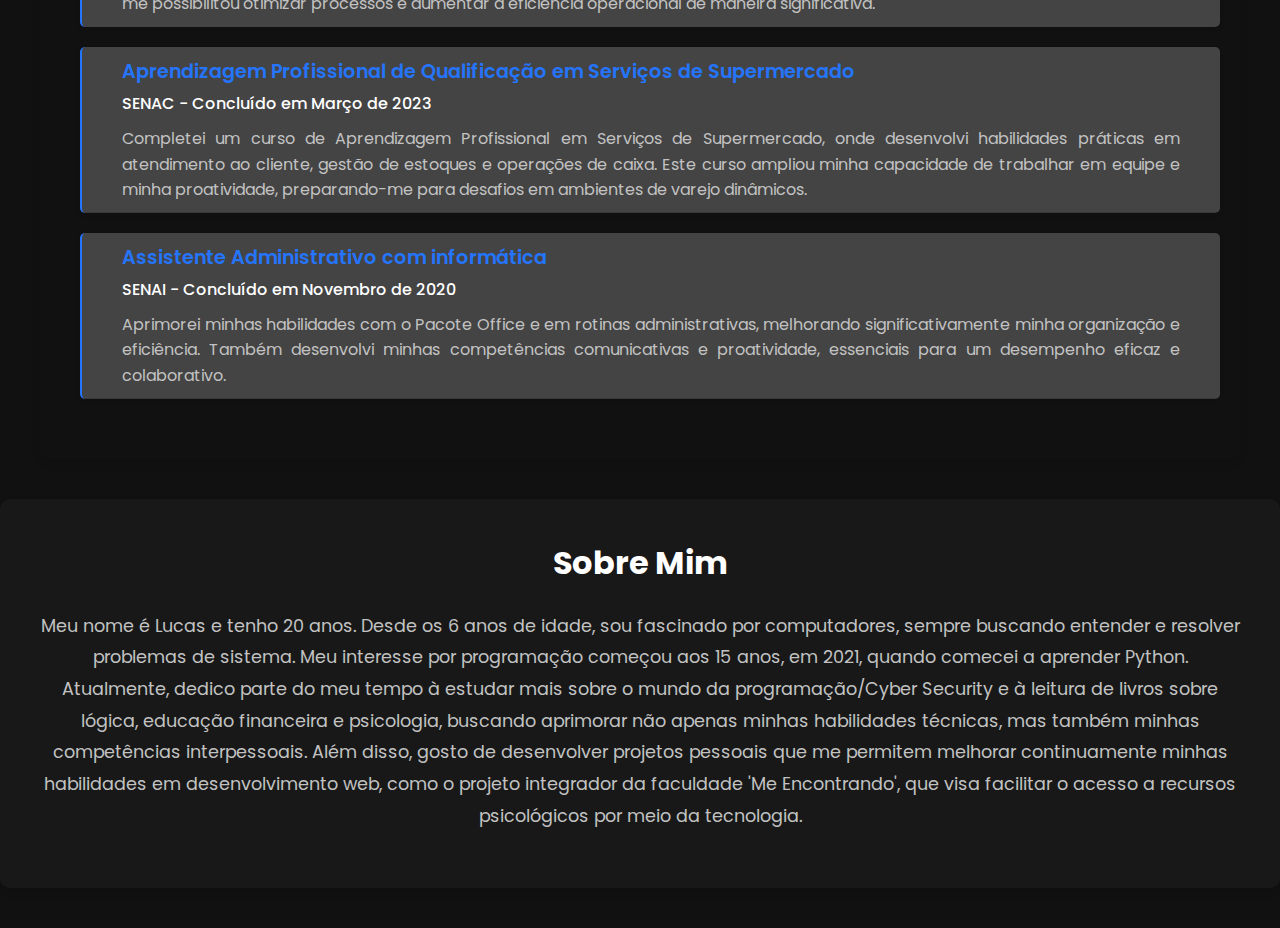
==== commit 536894ea: "ALTERANDO TEXTOS SOBRE MIM" ====
--- a/index.html
+++ b/index.html
@@ -158,7 +158,8 @@
   ========================== -->
     <div id="projects-section" class="content hidden">
       <div class="container-title">
-        <h2>Projetos open sources criados por mim. Onde criei o back-end completamente do zero e liderei a criação de cada um.</h2>
+        <h2>Projetos open sources criados por mim. Onde criei o back-end completamente do zero e liderei a criação de
+          cada um.</h2>
       </div>
       <div class="cards">
         <div class="card">
@@ -234,31 +235,31 @@
     <h2>Experiência Profissional</h2>
     <div class="timeline">
       <div class="job">
-        <h3>Auxiliar T.I</h3>
+        <h3>Analista de Sistemas / Auxiliar Informática</h3>
         <h4>Vilarouca - Julho 2024 - Atualmente</h4>
-        <p>Implantei sistemas de chatbot inovadores, resultando em um aumento de 600% na eficiência do
-          atendimento aos funcionários...
+        <p>Implantei sistemas de automações com python, sistemas de chatbot inovadores, criações de páginas para trafego
+          pago, e aplicativos web e mobile com python e javascript.
         </p>
       </div>
 
       <div class="job">
         <h3>Auxiliar Informática</h3>
         <h4>Atacadão S.A - Junho 2023 - Março 2024</h4>
-        <p>Gerenciei a infraestrutura de servidores corporativos, assegurando sua operacionalidade contínua...
+        <p>Gerenciei a infraestrutura de servidores corporativos em sistemas linux e windows. Cuidei da correção e manutenção dos servidores de notas fiscais, gerenciei o data center da empresa, implementei sistemas de auto atendimento, e sistemas de visualização de preço em tempo real.
         </p>
       </div>
 
       <div class="job">
         <h3>Aprendiz</h3>
         <h4>Atacadão S.A - Março 2022 - Março 2023</h4>
-        <p>Como aprendiz administrativo, coordenei as rotinas de RH, Almoxarifado, Cobrança e Gerência...
+        <p>Como aprendiz administrativo, coordenei as rotinas de RH, Almoxarifado, Cobrança e Gerência. Onde otimizei a rotina com melhorias na parte organizacional, e cuidei da parte administrativa do estoque da loja e logistica dos setores.
         </p>
       </div>
 
       <div class="job">
         <h3>Experiência em projetos pessoais</h3>
         <h4>Desenvolvimento</h4>
-        <p>Aprimorei minhas habilidades em desenvolvimento web através de projetos pessoais hospedados no GitHub...
+        <p>Aprimorei minhas habilidades em desenvolvimento web através de projetos pessoais hospedados no GitHub, onde ajudei alunos que tinham dificuldades em frameworks web de linguagens de programação como Django.
         </p>
       </div>
     </div>
@@ -308,7 +309,7 @@
       </div>
     </section>
   </div>
-  
+
   <section class="about-me">
     <h2>Sobre Mim</h2>
     <p>Meu nome é Lucas e tenho 20 anos. Desde os 6 anos de idade, sou fascinado por computadores, sempre buscando
--- a/style.css
+++ b/style.css
@@ -4,7 +4,7 @@
 :root {
   --color-bg-gray: #111111;      /* Fundo global */
   --color-gray: #c2c2c2;         /* Texto padrão em cinza claro */
-  --color-bg-gray-secondary: #222222; /* Fundo de cards / seções */
+  --color-bg-gray-secondary: #181818; /* Fundo de cards / seções */
   --card-bg-gray: #333333;       /* Fundo mais escuro para alguns elementos */
 }
 
@@ -71,7 +71,7 @@
 /* Texto principal em gradiente */
 header p {
   font-weight: bold;
-  font-size: 3.2rem;
+  font-size: 3rem;
   width: 40%;
   text-align: center;
   line-height: 3.5rem;
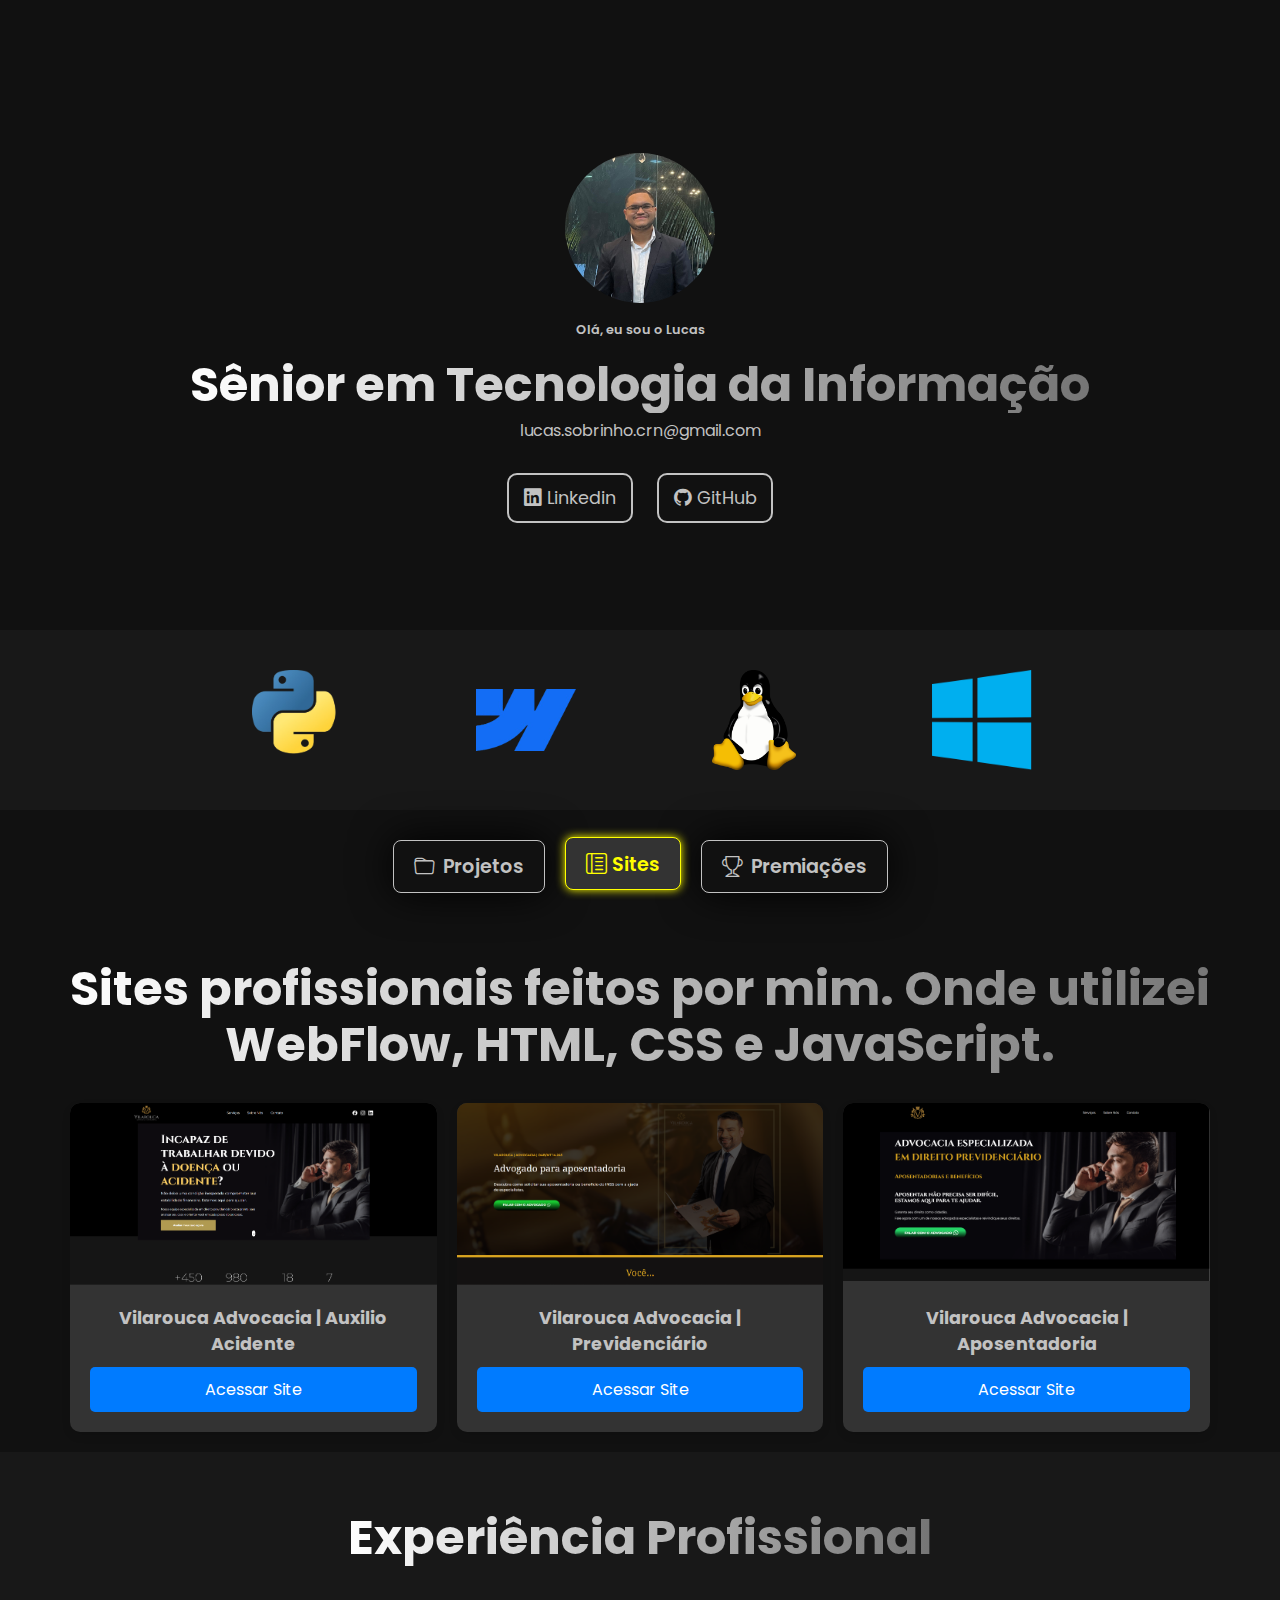
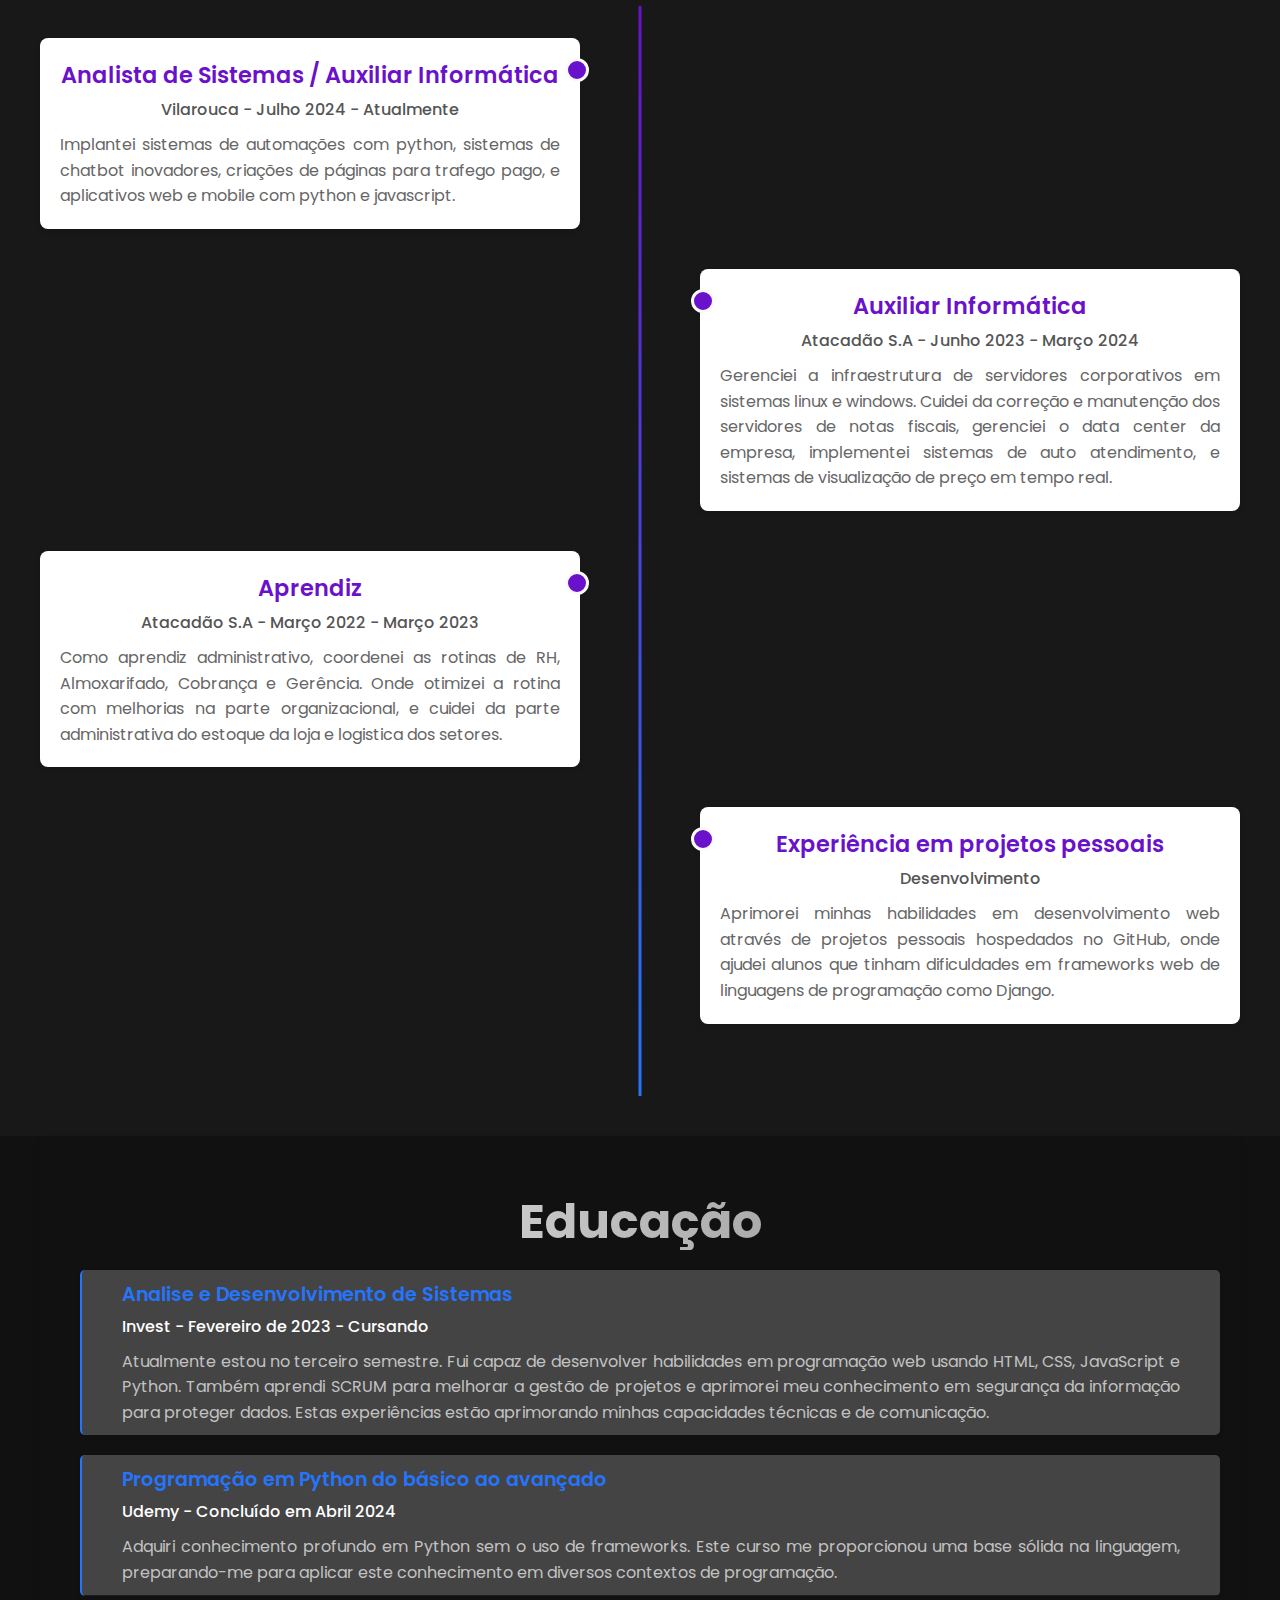
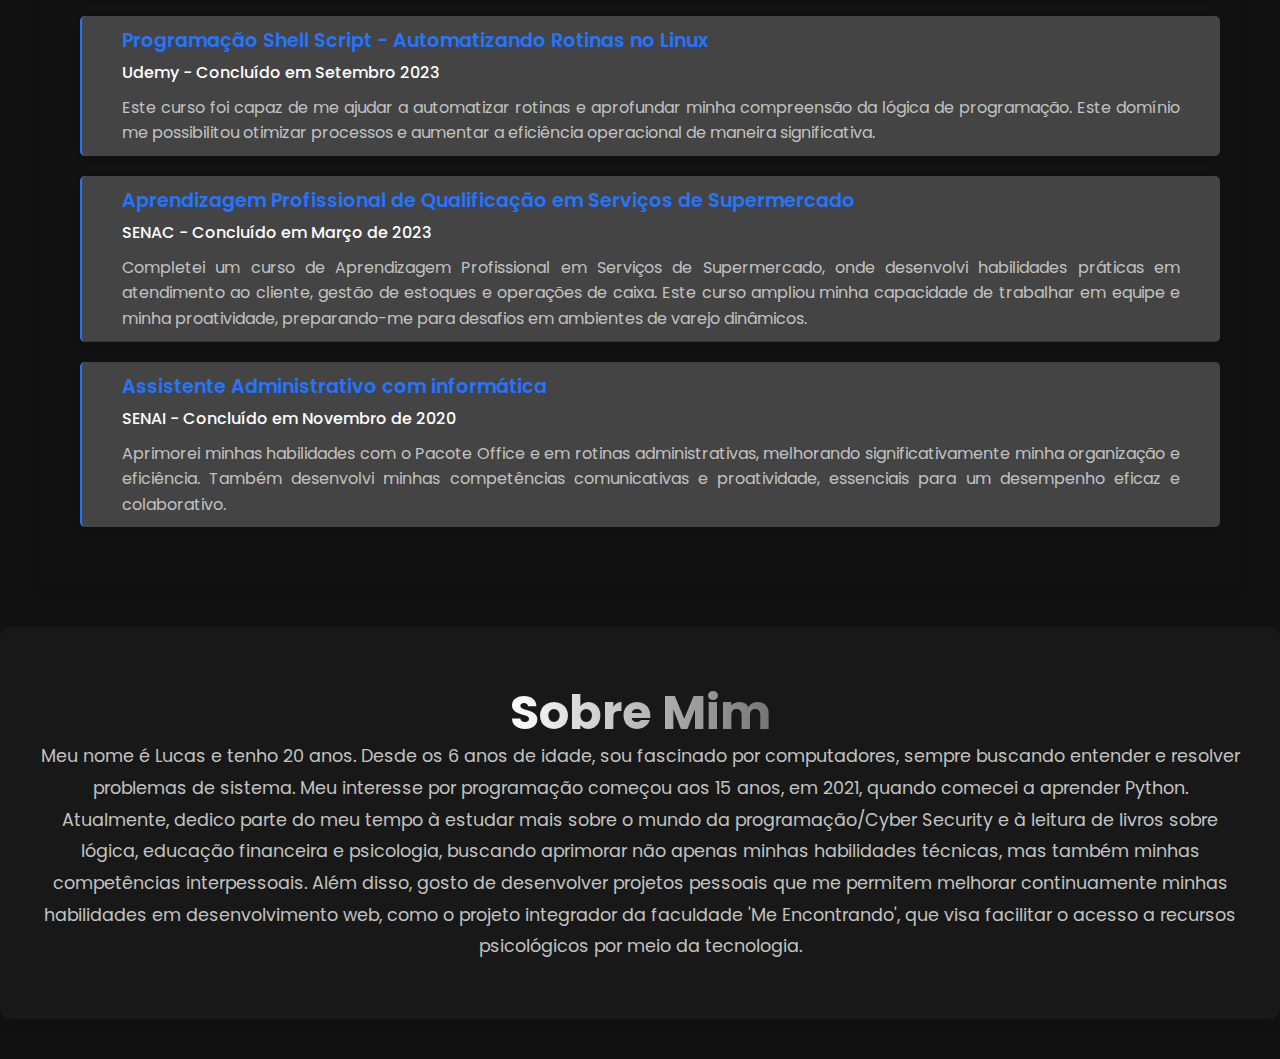
==== commit dd821fd8: "Adicionando estilos aos botões do nav-links" ====
--- a/index.html
+++ b/index.html
@@ -26,7 +26,7 @@
       <img src="img_logo/selfie_of_me.png" alt="" class="selfie_image">
     </div>
     <h1>Olá, eu sou o Lucas</h1>
-    <p>Sênior em Tecnologia da Informação</p>
+    <p class="size_font_primary">Sênior em Tecnologia da Informação</p>
     <span>lucas.sobrinho.crn@gmail.com</span>
 
     <div class="header-links">
@@ -59,7 +59,7 @@
        LINKS DE NAVEGAÇÃO
   ========================== -->
   <div class="links">
-    <a id="btn-projects" class="nav-link active">
+    <a id="btn-projects" class="nav-link">
       <i class="bi bi-folder"></i> Projetos
     </a>
     <a id="btn-pages" class="nav-link">
@@ -76,8 +76,8 @@
   ========================== -->
     <div id="awards-section" class="content hidden">
       <div class="container">
-        <h2 class="premiacoes-titulo">Minhas Premiações</h2>
-        <p class="premiacoes-intro">Aqui estão as premiações que já conquistei dentro da universidade e fora dela.</p>
+        <h2 class="size_font_primary">Minhas Premiações</h2>
+        <p class="intro_text">Aqui estão as premiações que já conquistei dentro da universidade e fora dela.</p>
 
         <div class="row">
           <!-- Card 1 -->
@@ -89,14 +89,11 @@
               </div>
               <div class="card-body">
                 <p>
-                  Liderei e desenvolvi tanto o backend (Python, Flask) quanto o frontend (Javascript,
-                  Bulma) de um projeto inovador em uma competição entre 12 equipes na faculdade Invest,
-                  destacando-me pela excelência técnica e capacidade de liderança.
+                  Liderei e desenvolvi um sistema para o Mercado Garibaldi.
                 </p>
                 <a href="https://github.com/CarolScript/MG" target="_blank" class="btn-link">
                   Repositório do Projeto
                 </a>
-                <br>
                 <span class="data">Novembro 2024</span>
               </div>
             </div>
@@ -111,15 +108,13 @@
               </div>
               <div class="card-body">
                 <p>
-                  Fui premiado com o 2º lugar em um Workshop feito pela faculdade Invest, onde destaquei-me
-                  na resolução de problemas complexos de backend (Node.js e Prisma). Contribuí com soluções
-                  inovadoras e eficazes, aplicando lógica e agilidade dentro da metodologia Scrum.
+                  Fui premiado com o 2º lugar em um Workshop feito pela faculdade Invest.
+
                 </p>
                 <a href="https://www.linkedin.com/feed/update/urn:li:activity:7124401110185828352/" target="_blank"
                   class="btn-link">
                   Postagem no Linkedin
                 </a>
-                <br>
                 <span class="data">Outubro 2023</span>
               </div>
             </div>
@@ -134,15 +129,11 @@
               </div>
               <div class="card-body">
                 <p>
-                  Fui reconhecido pelo projeto "Letras Vivas", onde liderei a criação de uma solução
-                  que reduziu a fadiga de leitura, fragmentando conteúdos e utilizando técnicas de
-                  engajamento inspiradas no TikTok e Instagram.
-                </p>
-                <br>
+                  Fui reconhecido pelo projeto "Letras Vivas" dentro da faculdade invest.
+                  </p>
                 <a href="https://lucassobrinh0.github.io/letrasvivas/" target="_blank" class="btn-link">
                   LetrasVivas
                 </a>
-                <br>
                 <span class="data">Dezembro 2024</span>
               </div>
             </div>
@@ -158,7 +149,8 @@
   ========================== -->
     <div id="projects-section" class="content hidden">
       <div class="container-title">
-        <h2>Projetos open sources criados por mim. Onde criei o back-end completamente do zero e liderei a criação de
+        <h2 class="size_font_primary">Projetos open sources criados por mim. Onde criei o back-end completamente do zero
+          e liderei a criação de
           cada um.</h2>
       </div>
       <div class="cards">
@@ -166,10 +158,10 @@
           <img src="img/controle_de_estoque.gif" alt="Projeto 1">
           <div class="card-body">
             <h3>Sistema de controle de estoque - Full Stack - Python e JavaScript</h3>
-            <p>
-              Um projeto de controle de estoque full stack utilizando Django Rest Framework, sistemas
+            <!-- <p> -->
+              <!-- Um projeto de controle de estoque full stack utilizando Django Rest Framework, sistemas
               de token com JWT e Javascript.
-            </p>
+            </p> -->
             <a href="https://github.com/LucasSobrinh0/controle-de-estoque-rest-api" class="btn" target="_blank">
               Acessar GitHub
             </a>
@@ -179,10 +171,10 @@
           <img src="img/agendamento.gif" alt="Projeto 2">
           <div class="card-body">
             <h3>Sistema de agendamento de consultas médicas - Full Stack - Python e Javascript</h3>
-            <p>
-              Esse sistema foi um projeto da faculdade onde apresentamos uma plataforma de agendamento médico.
+            <!-- <p> -->
+              <!-- Esse sistema foi um projeto da faculdade onde apresentamos uma plataforma de agendamento médico.
               Utilizamos inputmask para formatação de dados como CPF e telefone, JavaScript, Python, JWT e Bootstrap.
-            </p>
+            </p> -->
             <a href="https://github.com/LucasSobrinh0/projeto_agendamento" class="btn" target="_blank">
               Acessar GitHub
             </a>
@@ -192,9 +184,9 @@
           <img src="img/cadastro_de_paciente.gif" alt="Projeto 3">
           <div class="card-body">
             <h3>Cadastro de pacientes - Full Stack - Python e JavaScript</h3>
-            <p>
+            <!-- <p>
               Um projeto simples de cadastro de pacientes apenas para aprendizado de como tratar dados com API REST.
-            </p>
+            </p> -->
             <a href="https://github.com/LucasSobrinh0/cadastro_de_paciente" class="btn" target="_blank">
               Acessar GitHub
             </a>
@@ -209,30 +201,49 @@
 
     <div id="pages-section" class="content hidden">
       <div class="container-title">
-        <h2>Sites profissionais feitos por mim. Onde utilizei WebFlow, HTML, CSS e JavaScript.</h2>
-        <!-- <p class="pages-intro">Aqui estão as premiações que já conquistei dentro da universidade e fora dela.</p> -->
+        <h2 class="size_font_primary">Sites profissionais feitos por mim. Onde utilizei WebFlow, HTML, CSS e JavaScript.
+        </h2>
       </div>
       <div class="cards">
         <div class="card">
-          <img src="img/VILAROUCA_PREVIDENCIARIO.gif" alt="VILAROUCA_PREVIDENCIARIO">
+          <img src="img/vilarouca_auxilio_acidente.png" alt="VILAROUCA_AUXILIO_ACIDENTE">
+          <div class="card-body">
+            <h3>Vilarouca Advocacia | Auxilio Acidente</h3>
+            <!-- <p>
+            </p> -->
+            <a href="https://www.vilarouca.com/auxilio-doenca-acidente" class="btn" target="_blank">
+              Acessar Site
+            </a>
+          </div>
+        </div>
+        <div class="card">
+          <img src="img/vilarouca_previdenciario.png" alt="VILAROUCA_PREVIDENCIARIO">
           <div class="card-body">
             <h3>Vilarouca Advocacia | Previdenciário</h3>
-            <p>
-              Uma das minhas landing pages feitas junto com o grupo de marketing para trafego pago, focado no público
-              mais
-              velho.
-            </p>
+            <!-- <p>
+            </p> -->
             <a href="https://www.vilarouca.com/previdenciario" class="btn" target="_blank">
               Acessar Site
             </a>
           </div>
         </div>
+        <div class="card">
+          <img src="img/vilarouca_aposentadoria.png" alt="VILAROUCA_APOSENTADORIA">
+          <div class="card-body">
+            <h3>Vilarouca Advocacia | Aposentadoria</h3>
+            <!-- <p>
+            </p> -->
+            <a href="https://www.vilarouca.com/previdenciario" class="btn" target="_blank">
+              Acessar Site
+            </a>
+          </div>
+        </div>
       </div>
     </div>
   </div>
 
   <section class="experience">
-    <h2>Experiência Profissional</h2>
+    <h2 class="size_font_primary">Experiência Profissional</h2>
     <div class="timeline">
       <div class="job">
         <h3>Analista de Sistemas / Auxiliar Informática</h3>
@@ -245,21 +256,26 @@
       <div class="job">
         <h3>Auxiliar Informática</h3>
         <h4>Atacadão S.A - Junho 2023 - Março 2024</h4>
-        <p>Gerenciei a infraestrutura de servidores corporativos em sistemas linux e windows. Cuidei da correção e manutenção dos servidores de notas fiscais, gerenciei o data center da empresa, implementei sistemas de auto atendimento, e sistemas de visualização de preço em tempo real.
+        <p>Gerenciei a infraestrutura de servidores corporativos em sistemas linux e windows. Cuidei da correção e
+          manutenção dos servidores de notas fiscais, gerenciei o data center da empresa, implementei sistemas de auto
+          atendimento, e sistemas de visualização de preço em tempo real.
         </p>
       </div>
 
       <div class="job">
         <h3>Aprendiz</h3>
         <h4>Atacadão S.A - Março 2022 - Março 2023</h4>
-        <p>Como aprendiz administrativo, coordenei as rotinas de RH, Almoxarifado, Cobrança e Gerência. Onde otimizei a rotina com melhorias na parte organizacional, e cuidei da parte administrativa do estoque da loja e logistica dos setores.
+        <p>Como aprendiz administrativo, coordenei as rotinas de RH, Almoxarifado, Cobrança e Gerência. Onde otimizei a
+          rotina com melhorias na parte organizacional, e cuidei da parte administrativa do estoque da loja e logistica
+          dos setores.
         </p>
       </div>
 
       <div class="job">
         <h3>Experiência em projetos pessoais</h3>
         <h4>Desenvolvimento</h4>
-        <p>Aprimorei minhas habilidades em desenvolvimento web através de projetos pessoais hospedados no GitHub, onde ajudei alunos que tinham dificuldades em frameworks web de linguagens de programação como Django.
+        <p>Aprimorei minhas habilidades em desenvolvimento web através de projetos pessoais hospedados no GitHub, onde
+          ajudei alunos que tinham dificuldades em frameworks web de linguagens de programação como Django.
         </p>
       </div>
     </div>
@@ -267,7 +283,7 @@
 
   <div class="container_courses">
     <section class="courses">
-      <h2>Educação</h2>
+      <h2 class="size_font_primary">Educação</h2>
       <div class="course-list">
         <div class="course">
           <h3>Analise e Desenvolvimento de Sistemas</h3>
@@ -311,7 +327,7 @@
   </div>
 
   <section class="about-me">
-    <h2>Sobre Mim</h2>
+    <h2 class="size_font_primary">Sobre Mim</h2>
     <p>Meu nome é Lucas e tenho 20 anos. Desde os 6 anos de idade, sou fascinado por computadores, sempre buscando
       entender e
       resolver problemas de sistema. Meu interesse por programação começou aos 15 anos, em 2021, quando comecei a
--- a/style.css
+++ b/style.css
@@ -6,6 +6,7 @@
   --color-gray: #c2c2c2;         /* Texto padrão em cinza claro */
   --color-bg-gray-secondary: #181818; /* Fundo de cards / seções */
   --card-bg-gray: #333333;       /* Fundo mais escuro para alguns elementos */
+  --size-font-primary:3rem ;
 }
 
 /* Reset básico */
@@ -69,16 +70,18 @@
 }
 
 /* Texto principal em gradiente */
-header p {
+.size_font_primary {
   font-weight: bold;
-  font-size: 3rem;
-  width: 40%;
+  font-size: var(--size-font-primary);
+  max-width: 1200px;
   text-align: center;
   line-height: 3.5rem;
   margin-top: 2vh;
   background: linear-gradient(90deg, #ffffff 0%, #757575 100%);
   -webkit-background-clip: text;
   -webkit-text-fill-color: transparent;
+  justify-content: center;
+  align-items: center;
 }
 
 /* E-mail ou subtítulo */
@@ -114,17 +117,17 @@
 
 /* Responsividade do Header */
 @media (max-width: 992px) {
-  header p {
-    width: 60%;
+  .size_font_primary  {
+    width:90%;
     font-size: 2.4rem;
     line-height: 3rem;
   }
 }
 
 @media (max-width: 576px) {
-  header p {
-    width: 90%;
-    font-size: 2rem;
+  .size_font_primary  {
+    width: 95%;
+    font-size: 1.8rem;
     line-height: 2.5rem;
   }
 
@@ -248,9 +251,18 @@
 /* .hidden e .active para exibir/ocultar seções de navegação */
 .hidden {
   display: none;
+  
 }
 .active {
   display: block;
+}
+
+.nav-link.active {
+  color: yellow;
+  background-color: #333;
+  border-color: yellow;
+  box-shadow: 0 0 10px yellow;
+  transform: translateY(-3px);
 }
 
 @media (max-width: 520px) {
@@ -295,7 +307,13 @@
 /* ------------------------------
    PREMIAÇÕES (awards-section)
 ------------------------------ */
-.premiacoes-titulo {
+.container{
+  display: flex;
+  justify-content: center;
+  align-items: center;
+  flex-direction: column;
+}
+/* .premiacoes-titulo {
   font-size: 2.2rem;
   font-weight: bold;
   margin-bottom: 10px;
@@ -303,9 +321,9 @@
   -webkit-background-clip: text;
   -webkit-text-fill-color: transparent;
   text-align: center;
-}
-
-.premiacoes-intro {
+} */
+
+.intro_text {
   text-align: center;
   font-size: 1rem;
   margin-bottom: 40px;
@@ -332,7 +350,8 @@
   transition: transform 0.2s ease, box-shadow 0.2s ease;
   display: flex;
   flex-direction: column;
-  min-height: 280px;
+  justify-content: center;
+  align-items: center;
 }
 
 .premiacao-card:hover {
@@ -363,7 +382,7 @@
   flex: 1;
   display: flex;
   flex-direction: column;
-  justify-content: space-between;
+  justify-content: end;
 }
 
 .card-body p {
@@ -424,14 +443,14 @@
   margin-bottom: 30px;
 }
 
-.container-title h2 {
+/* .container-title h2 {
   font-size: 2rem;
   font-weight: bold;
   background: linear-gradient(90deg, #ffffff 0%, #757575 100%);
   -webkit-background-clip: text;
   -webkit-text-fill-color: transparent;
   margin-bottom: 1rem;
-}
+} */
 
 .cards {
   display: flex;
@@ -519,10 +538,14 @@
 .experience {
   background-color: var(--color-bg-gray-secondary);
   padding: 40px 20px;
-  text-align: left;
-}
-
-.experience h2 {
+  display: flex;
+  justify-content: center;
+  text-align: center;
+  align-items: center;
+  flex-direction: column;
+}
+
+/* .experience h2 {
   text-align: center;
   color: var(--color-gray);
   margin-bottom: 30px;
@@ -531,13 +554,14 @@
   background: linear-gradient(90deg, #ffffff 0%, #757575 100%);
   -webkit-background-clip: text;
   -webkit-text-fill-color: transparent;
-}
+} */
 
 .timeline {
   position: relative;
   max-width: 1200px;
   margin: 0 auto;
   padding: 2rem 0;
+  margin-top: 40px;
 }
 
 .timeline::before {
@@ -661,13 +685,13 @@
   box-shadow: 0 4px 8px rgba(0,0,0,0.1);
 }
 
-.courses h2 {
+/* .courses h2 {
   text-align: center;
   color: var(--color-gray);
   margin-bottom: 30px;
   font-size: 2rem;
   font-weight: 700;
-}
+} */
 
 .course-list {
   position: relative;
@@ -729,12 +753,12 @@
   align-items: center;
 }
 
-.about-me h2 {
+/* .about-me h2 {
   color: #ffffff;
   margin-bottom: 24px;
   font-size: 2rem;
   font-weight: 700;
-}
+} */
 
 .about-me p {
   font-size: 1.1rem;
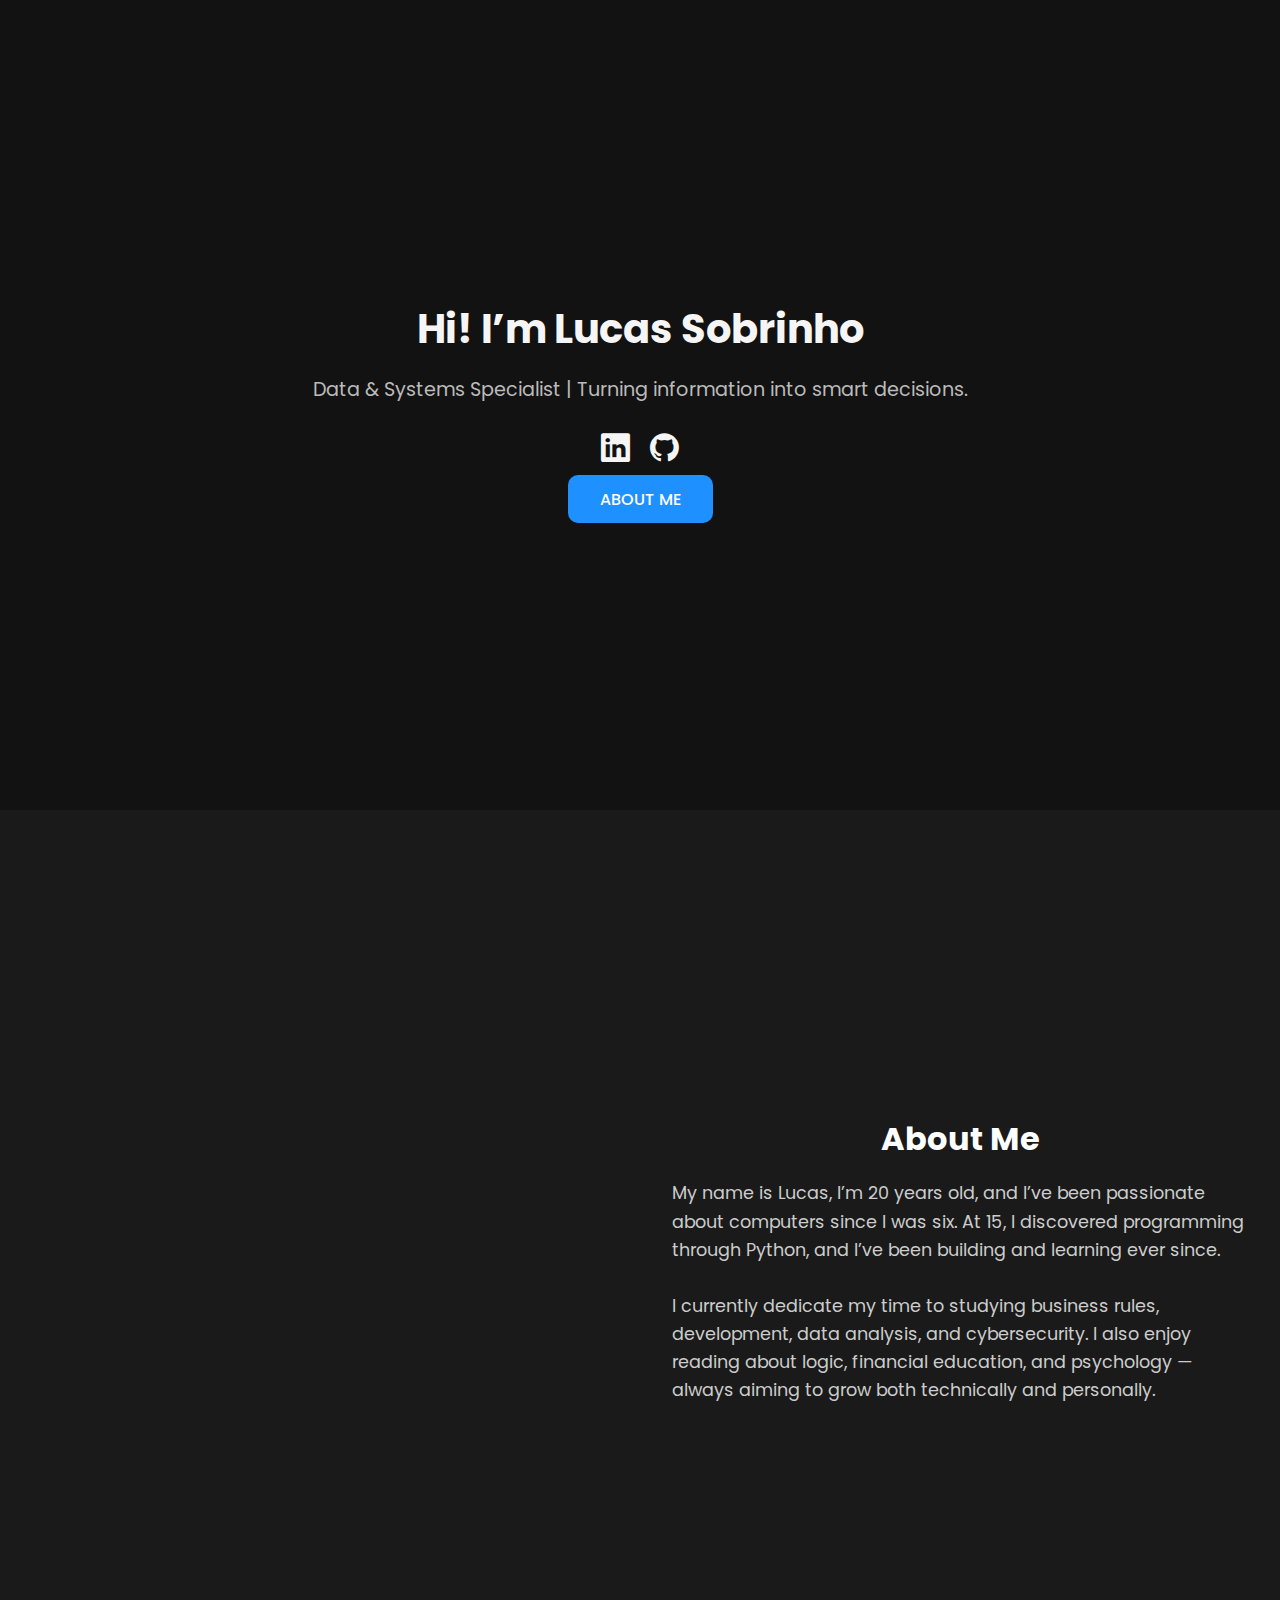
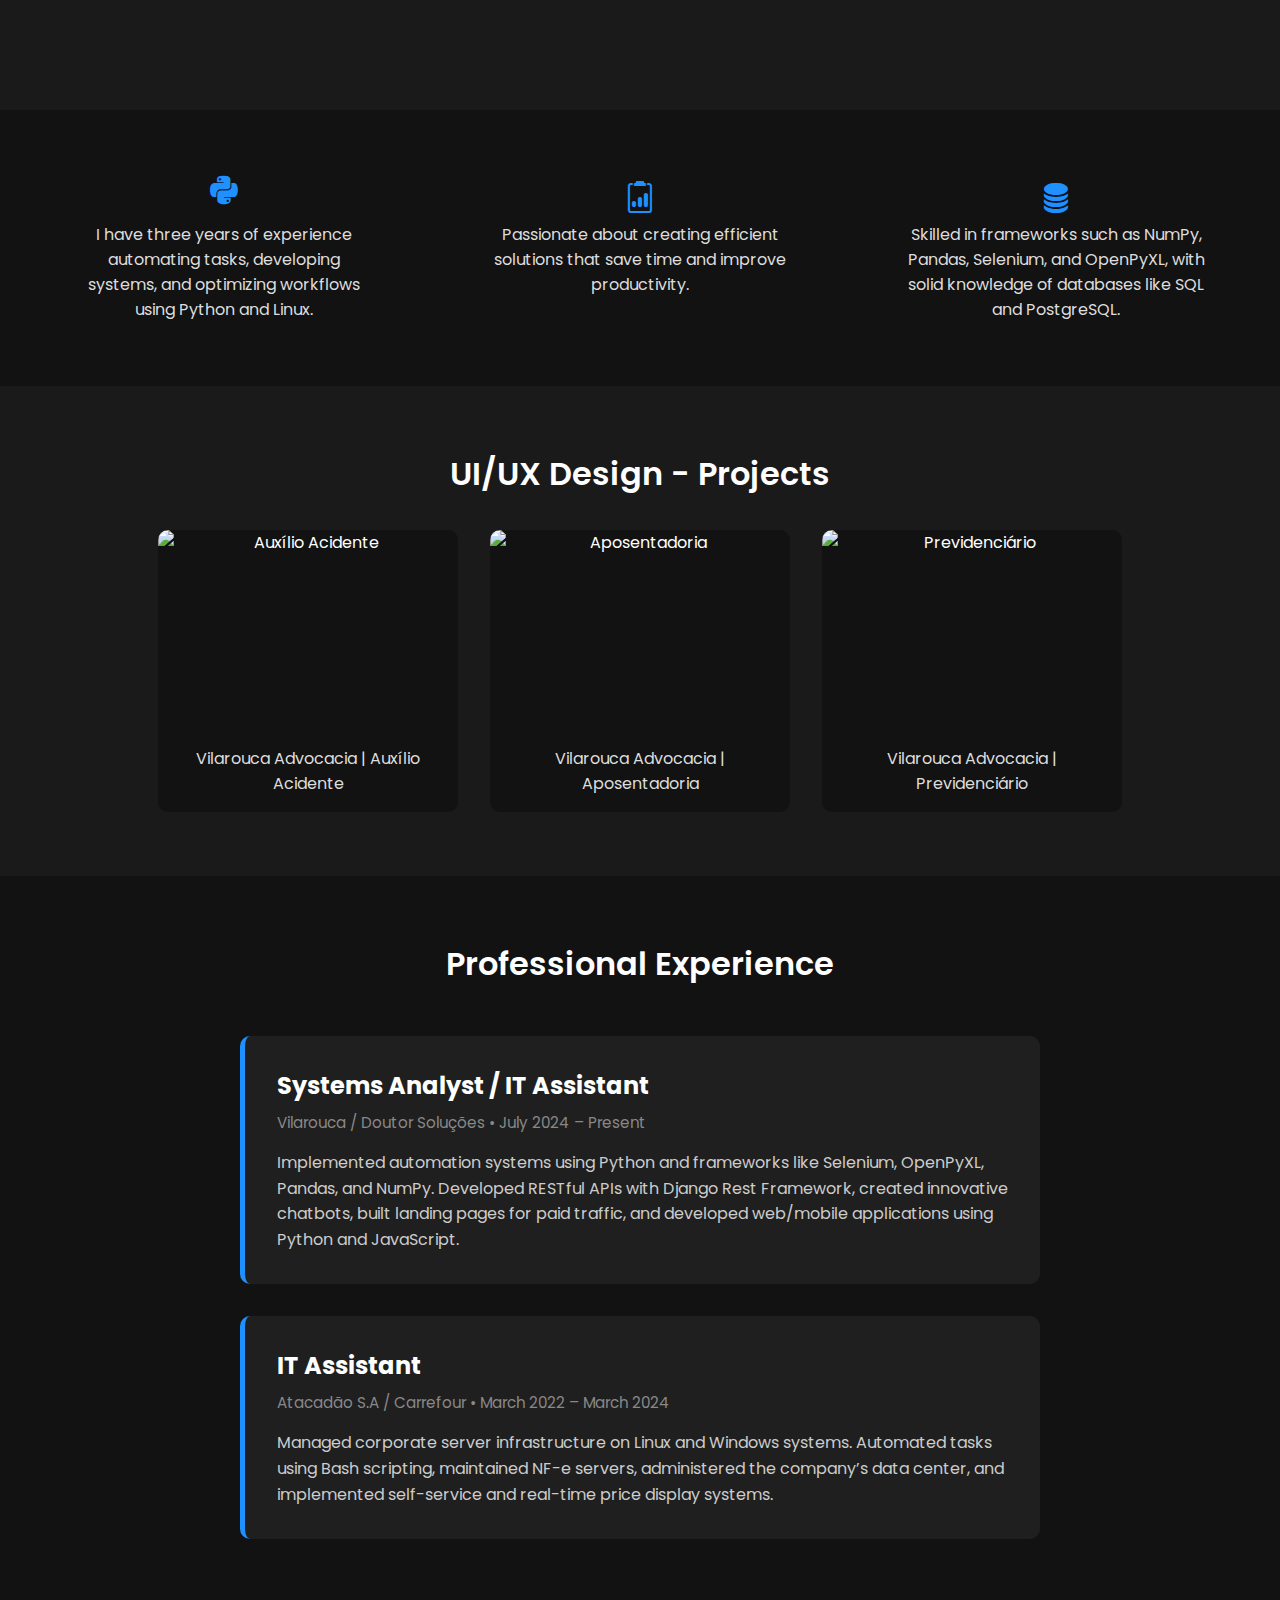
==== commit 020e1b03: "Portfolio" ====
--- a/index.html
+++ b/index.html
@@ -2,350 +2,111 @@
 <html lang="pt-br">
 
 <head>
-  <meta charset="UTF-8">
-  <meta name="viewport" content="width=device-width, initial-scale=1.0">
-  <!-- Bootstrap CSS -->
-  <link href="https://cdn.jsdelivr.net/npm/bootstrap@5.3.3/dist/css/bootstrap.min.css" rel="stylesheet"
-    integrity="sha384-QWTKZYjpPEjISv5WaRU9OFeRpok6YctnYmDr5pNlyT2bRjXh0JMhjY6hW+ALEwIH" crossorigin="anonymous">
-  <!-- Bootstrap Icons -->
-  <link rel="stylesheet" href="https://cdn.jsdelivr.net/npm/bootstrap-icons@1.11.3/font/bootstrap-icons.min.css">
-  <!-- Google Fonts: Poppins (exemplo) -->
-  <link href="https://fonts.googleapis.com/css2?family=Poppins:wght@300;400;600;700&display=swap" rel="stylesheet">
-  <!-- Seu CSS -->
-  <link rel="stylesheet" href="style.css">
-
-  <title>Portfolio Lucas</title>
+    <meta charset="UTF-8" />
+    <meta name="viewport" content="width=device-width, initial-scale=1.0" />
+    <title>Lucas Sobrinho</title>
+    <link href="https://fonts.googleapis.com/css2?family=Poppins:wght@300;500;700&display=swap" rel="stylesheet" />
+    <link rel="stylesheet" href="https://cdn.jsdelivr.net/npm/bootstrap-icons@1.11.3/font/bootstrap-icons.min.css" />
+    <link rel="stylesheet" href="https://cdnjs.cloudflare.com/ajax/libs/font-awesome/6.5.0/css/all.min.css">
+    <link rel="stylesheet" href="styles.css" />
 </head>
 
 <body>
-  <!-- =========================
-       HEADER (Hero Section)
-  ========================== -->
-  <header>
-    <div class="selfie_image_container">
-      <img src="img_logo/selfie_of_me.png" alt="" class="selfie_image">
-    </div>
-    <h1>Olá, eu sou o Lucas</h1>
-    <p class="size_font_primary">Sênior em Tecnologia da Informação</p>
-    <span>lucas.sobrinho.crn@gmail.com</span>
+    <main class="main-content">
+        <section class="intro-box">
+            <h2>Hi! I’m Lucas Sobrinho</h2>
+            <p>Data & Systems Specialist | Turning information into smart decisions.</p>
+            <div class="icons-social-media">
+                <a href="#"><i class="bi bi-linkedin"></i></a>
+                <a href="#"><i class="bi bi-github"></i></a>
+            </div>
+            <a href="#about" class="btn">ABOUT ME</a>
+        </section>
+    </main>
 
-    <div class="header-links">
-      <a href="https://br.linkedin.com/in/lucas-sobrinho-c-b9b6661b9/en" target="_blank">
-        <i class="bi bi-linkedin"></i> Linkedin
-      </a>
-      <a href="https://github.com/LucasSobrinh0" target="_blank">
-        <i class="bi bi-github"></i> GitHub
-      </a>
-    </div>
-  </header>
 
-  <!-- =========================
-       SISTEMAS / SKILLS
-  ========================== -->
-  <section class="list_system">
-    <div class="container_system">
-      <!-- <div class="item_system"><img src="img_logo/python.png" alt="Python"></div>
-      <div class="item_system"><img src="img_logo/linux.png" alt="Linux"></div>
-      <div class="item_system"><img src="img_logo/webflow.png" alt="Webflow"></div>
-      <div class="item_system"><img src="img_logo/windows.png" alt="Windows"></div> -->
-      <div class="item_system"><img src="img_logo/Python-logo-notext.png" alt="Python"></div>
-      <div class="item_system"><img src="img_logo/webflow-logo-notext.png" alt="Webflow"></div>
-      <div class="item_system"><img src="img_logo/linux-logo-notext.png" alt="Linux"></div>
-      <div class="item_system"><img src="img_logo/windows-logo-notext.png" alt="Windows"></div>
-    </div>
-  </section>
+    <section class="about-me" id="about">
+        <div class="image-div"></div>
+        <div class="text-div">
+            <h3>About Me</h3>
+            <p>
+                My name is Lucas, I’m 20 years old, and I’ve been passionate about computers since I was six. At 15, I
+                discovered programming through Python, and I’ve been building and learning ever since.
+                <br> <br>
+                I currently dedicate my time to studying business rules, development, data analysis, and cybersecurity.
+                I also enjoy reading about logic, financial education, and psychology — always aiming to grow both
+                technically and personally.
+            </p>
+        </div>
+    </section>
 
-  <!-- =========================
-       LINKS DE NAVEGAÇÃO
-  ========================== -->
-  <div class="links">
-    <a id="btn-projects" class="nav-link">
-      <i class="bi bi-folder"></i> Projetos
-    </a>
-    <a id="btn-pages" class="nav-link">
-      <i class="bi bi-layout-text-sidebar-reverse"></i> Sites
-    </a>
-    <a id="btn-awards" class="nav-link">
-      <i class="bi bi-trophy"></i> Premiações
-    </a>
-  </div>
+    <section class="areas-of-knowledge">
+        <div class="area">
+            <i class="fab fa-python"></i>
+            <p>I have three years of experience automating tasks, developing systems, and optimizing workflows using Python and Linux.</p>
+        </div>
+        <div class="area">
+            <i class="bi bi-clipboard2-data"></i>
+            <p>Passionate about creating efficient solutions that save time and improve productivity.</p>
+        </div>
+        <div class="area">
+            <i class="bi bi-database-fill"></i>
+            <p>Skilled in frameworks such as NumPy, Pandas, Selenium, and OpenPyXL, with solid knowledge of databases like SQL and PostgreSQL.</p>
+        </div>
+    </section>
 
-  <div class="container_sections_links">
-    <!-- =========================
-       SEÇÃO DE PREMIAÇÕES
-  ========================== -->
-    <div id="awards-section" class="content hidden">
-      <div class="container">
-        <h2 class="size_font_primary">Minhas Premiações</h2>
-        <p class="intro_text">Aqui estão as premiações que já conquistei dentro da universidade e fora dela.</p>
 
-        <div class="row">
-          <!-- Card 1 -->
-          <div class="col-md-4">
-            <div class="premiacao-card">
-              <div class="card-header">
-                <i class="bi bi-trophy-fill icon-1x"></i>
-                <h3>Top 1 - Tech Experience</h3>
-              </div>
-              <div class="card-body">
-                <p>
-                  Liderei e desenvolvi um sistema para o Mercado Garibaldi.
-                </p>
-                <a href="https://github.com/CarolScript/MG" target="_blank" class="btn-link">
-                  Repositório do Projeto
-                </a>
-                <span class="data">Novembro 2024</span>
-              </div>
+
+
+    <section class="section-projects">
+        <h3>UI/UX Design - Projects</h3>
+        <div class="projects-container">
+            <div class="project-card">
+                <img src="img/auxilio.jpg" alt="Auxílio Acidente" />
+                <p>Vilarouca Advocacia | Auxílio Acidente</p>
+                <a href="#" class="btn-visit">Visitar Página</a>
             </div>
-          </div>
 
-          <!-- Card 2 -->
-          <div class="col-md-4">
-            <div class="premiacao-card">
-              <div class="card-header">
-                <i class="bi bi-emoji-smile-fill icon-1x"></i>
-                <h3>Top 2 - Tech Experience</h3>
-              </div>
-              <div class="card-body">
-                <p>
-                  Fui premiado com o 2º lugar em um Workshop feito pela faculdade Invest.
+            <div class="project-card">
+                <img src="img/aposentadoria.jpg" alt="Aposentadoria" />
+                <p>Vilarouca Advocacia | Aposentadoria</p>
+                <a href="#" class="btn-visit">Visitar Página</a>
+            </div>
 
-                </p>
-                <a href="https://www.linkedin.com/feed/update/urn:li:activity:7124401110185828352/" target="_blank"
-                  class="btn-link">
-                  Postagem no Linkedin
-                </a>
-                <span class="data">Outubro 2023</span>
-              </div>
+            <div class="project-card">
+                <img src="img/previdenciario.jpg" alt="Previdenciário" />
+                <p>Vilarouca Advocacia | Previdenciário</p>
+                <a href="#" class="btn-visit">Visitar Página</a>
             </div>
-          </div>
+        </div>
+    </section>
 
-          <!-- Card 3 -->
-          <div class="col-md-4">
-            <div class="premiacao-card">
-              <div class="card-header">
-                <i class="bi bi-people-fill icon-1x"></i>
-                <h3>Destaque - Projeto Integrador</h3>
-              </div>
-              <div class="card-body">
-                <p>
-                  Fui reconhecido pelo projeto "Letras Vivas" dentro da faculdade invest.
-                  </p>
-                <a href="https://lucassobrinh0.github.io/letrasvivas/" target="_blank" class="btn-link">
-                  LetrasVivas
-                </a>
-                <span class="data">Dezembro 2024</span>
-              </div>
-            </div>
-          </div>
 
-          <!-- Adicione mais cards conforme necessário -->
+    <section class="professional-experience">
+        <h2>Professional Experience</h2>
+    
+        <div class="experience-card">
+            <h3>Systems Analyst / IT Assistant</h3>
+            <span class="company">Vilarouca / Doutor Soluções • July 2024 – Present</span>
+            <p>
+                Implemented automation systems using Python and frameworks like Selenium, OpenPyXL, Pandas, and NumPy.
+                Developed RESTful APIs with Django Rest Framework, created innovative chatbots, built landing pages for paid traffic,
+                and developed web/mobile applications using Python and JavaScript.
+            </p>
         </div>
-      </div>
-    </div>
+    
+        <div class="experience-card">
+            <h3>IT Assistant</h3>
+            <span class="company">Atacadão S.A / Carrefour • March 2022 – March 2024</span>
+            <p>
+                Managed corporate server infrastructure on Linux and Windows systems. Automated tasks using Bash scripting,
+                maintained NF-e servers, administered the company’s data center, and implemented self-service and
+                real-time price display systems.
+            </p>
+        </div>
+    </section>
+    
 
-    <!-- =========================
-       SEÇÃO DE PROJETOS
-  ========================== -->
-    <div id="projects-section" class="content hidden">
-      <div class="container-title">
-        <h2 class="size_font_primary">Projetos open sources criados por mim. Onde criei o back-end completamente do zero
-          e liderei a criação de
-          cada um.</h2>
-      </div>
-      <div class="cards">
-        <div class="card">
-          <img src="img/controle_de_estoque.gif" alt="Projeto 1">
-          <div class="card-body">
-            <h3>Sistema de controle de estoque - Full Stack - Python e JavaScript</h3>
-            <!-- <p> -->
-              <!-- Um projeto de controle de estoque full stack utilizando Django Rest Framework, sistemas
-              de token com JWT e Javascript.
-            </p> -->
-            <a href="https://github.com/LucasSobrinh0/controle-de-estoque-rest-api" class="btn" target="_blank">
-              Acessar GitHub
-            </a>
-          </div>
-        </div>
-        <div class="card">
-          <img src="img/agendamento.gif" alt="Projeto 2">
-          <div class="card-body">
-            <h3>Sistema de agendamento de consultas médicas - Full Stack - Python e Javascript</h3>
-            <!-- <p> -->
-              <!-- Esse sistema foi um projeto da faculdade onde apresentamos uma plataforma de agendamento médico.
-              Utilizamos inputmask para formatação de dados como CPF e telefone, JavaScript, Python, JWT e Bootstrap.
-            </p> -->
-            <a href="https://github.com/LucasSobrinh0/projeto_agendamento" class="btn" target="_blank">
-              Acessar GitHub
-            </a>
-          </div>
-        </div>
-        <div class="card">
-          <img src="img/cadastro_de_paciente.gif" alt="Projeto 3">
-          <div class="card-body">
-            <h3>Cadastro de pacientes - Full Stack - Python e JavaScript</h3>
-            <!-- <p>
-              Um projeto simples de cadastro de pacientes apenas para aprendizado de como tratar dados com API REST.
-            </p> -->
-            <a href="https://github.com/LucasSobrinh0/cadastro_de_paciente" class="btn" target="_blank">
-              Acessar GitHub
-            </a>
-          </div>
-        </div>
-      </div>
-    </div>
-
-    <!-- =========================
-       SEÇÃO DE Sites
-  ========================== -->
-
-    <div id="pages-section" class="content hidden">
-      <div class="container-title">
-        <h2 class="size_font_primary">Sites profissionais feitos por mim. Onde utilizei WebFlow, HTML, CSS e JavaScript.
-        </h2>
-      </div>
-      <div class="cards">
-        <div class="card">
-          <img src="img/vilarouca_auxilio_acidente.png" alt="VILAROUCA_AUXILIO_ACIDENTE">
-          <div class="card-body">
-            <h3>Vilarouca Advocacia | Auxilio Acidente</h3>
-            <!-- <p>
-            </p> -->
-            <a href="https://www.vilarouca.com/auxilio-doenca-acidente" class="btn" target="_blank">
-              Acessar Site
-            </a>
-          </div>
-        </div>
-        <div class="card">
-          <img src="img/vilarouca_previdenciario.png" alt="VILAROUCA_PREVIDENCIARIO">
-          <div class="card-body">
-            <h3>Vilarouca Advocacia | Previdenciário</h3>
-            <!-- <p>
-            </p> -->
-            <a href="https://www.vilarouca.com/previdenciario" class="btn" target="_blank">
-              Acessar Site
-            </a>
-          </div>
-        </div>
-        <div class="card">
-          <img src="img/vilarouca_aposentadoria.png" alt="VILAROUCA_APOSENTADORIA">
-          <div class="card-body">
-            <h3>Vilarouca Advocacia | Aposentadoria</h3>
-            <!-- <p>
-            </p> -->
-            <a href="https://www.vilarouca.com/previdenciario" class="btn" target="_blank">
-              Acessar Site
-            </a>
-          </div>
-        </div>
-      </div>
-    </div>
-  </div>
-
-  <section class="experience">
-    <h2 class="size_font_primary">Experiência Profissional</h2>
-    <div class="timeline">
-      <div class="job">
-        <h3>Analista de Sistemas / Auxiliar Informática</h3>
-        <h4>Vilarouca - Julho 2024 - Atualmente</h4>
-        <p>Implantei sistemas de automações com python, sistemas de chatbot inovadores, criações de páginas para trafego
-          pago, e aplicativos web e mobile com python e javascript.
-        </p>
-      </div>
-
-      <div class="job">
-        <h3>Auxiliar Informática</h3>
-        <h4>Atacadão S.A - Junho 2023 - Março 2024</h4>
-        <p>Gerenciei a infraestrutura de servidores corporativos em sistemas linux e windows. Cuidei da correção e
-          manutenção dos servidores de notas fiscais, gerenciei o data center da empresa, implementei sistemas de auto
-          atendimento, e sistemas de visualização de preço em tempo real.
-        </p>
-      </div>
-
-      <div class="job">
-        <h3>Aprendiz</h3>
-        <h4>Atacadão S.A - Março 2022 - Março 2023</h4>
-        <p>Como aprendiz administrativo, coordenei as rotinas de RH, Almoxarifado, Cobrança e Gerência. Onde otimizei a
-          rotina com melhorias na parte organizacional, e cuidei da parte administrativa do estoque da loja e logistica
-          dos setores.
-        </p>
-      </div>
-
-      <div class="job">
-        <h3>Experiência em projetos pessoais</h3>
-        <h4>Desenvolvimento</h4>
-        <p>Aprimorei minhas habilidades em desenvolvimento web através de projetos pessoais hospedados no GitHub, onde
-          ajudei alunos que tinham dificuldades em frameworks web de linguagens de programação como Django.
-        </p>
-      </div>
-    </div>
-  </section>
-
-  <div class="container_courses">
-    <section class="courses">
-      <h2 class="size_font_primary">Educação</h2>
-      <div class="course-list">
-        <div class="course">
-          <h3>Analise e Desenvolvimento de Sistemas</h3>
-          <h4>Invest - Fevereiro de 2023 - Cursando</h4>
-          <p>Atualmente estou no terceiro semestre. Fui capaz de desenvolver habilidades em programação web usando
-            HTML, CSS, JavaScript e Python. Também aprendi SCRUM para melhorar a gestão de projetos e aprimorei
-            meu conhecimento em segurança da informação para proteger dados. Estas experiências estão
-            aprimorando minhas capacidades técnicas e de comunicação.</p>
-        </div>
-        <div class="course">
-          <h3>Programação em Python do básico ao avançado</h3>
-          <h4>Udemy - Concluído em Abril 2024</h4>
-          <p>Adquiri conhecimento
-            profundo em Python sem o uso de frameworks. Este curso me proporcionou uma base sólida na linguagem,
-            preparando-me para aplicar este conhecimento em diversos contextos de programação.</p>
-        </div>
-        <div class="course">
-          <h3>Programação Shell Script - Automatizando Rotinas no Linux</h3>
-          <h4>Udemy - Concluído em Setembro 2023</h4>
-          <p>Este curso foi capaz de me ajudar a automatizar rotinas e aprofundar minha compreensão da lógica de
-            programação. Este domínio me
-            possibilitou otimizar processos e aumentar a eficiência operacional de maneira significativa.</p>
-        </div>
-        <div class="course">
-          <h3>Aprendizagem Profissional de Qualificação em Serviços de Supermercado</h3>
-          <h4>SENAC - Concluído em Março de 2023</h4>
-          <p>Completei um curso de Aprendizagem Profissional em Serviços de Supermercado, onde desenvolvi
-            habilidades práticas em atendimento ao cliente, gestão de estoques e operações de caixa. Este curso
-            ampliou minha capacidade de trabalhar em equipe e minha proatividade, preparando-me para desafios em
-            ambientes de varejo dinâmicos.</p>
-        </div>
-        <div class="course">
-          <h3>Assistente Administrativo com informática</h3>
-          <h4>SENAI - Concluído em Novembro de 2020</h4>
-          <p>Aprimorei minhas habilidades com o Pacote Office e em rotinas administrativas, melhorando
-            significativamente minha organização e eficiência. Também desenvolvi minhas competências
-            comunicativas e proatividade, essenciais para um desempenho eficaz e colaborativo.</p>
-        </div>
-      </div>
-    </section>
-  </div>
-
-  <section class="about-me">
-    <h2 class="size_font_primary">Sobre Mim</h2>
-    <p>Meu nome é Lucas e tenho 20 anos. Desde os 6 anos de idade, sou fascinado por computadores, sempre buscando
-      entender e
-      resolver problemas de sistema. Meu interesse por programação começou aos 15 anos, em 2021, quando comecei a
-      aprender Python. Atualmente, dedico parte do meu tempo à estudar mais sobre o mundo da programação/Cyber
-      Security e à
-      leitura de livros sobre lógica, educação financeira e
-      psicologia, buscando aprimorar não apenas minhas habilidades técnicas, mas também minhas competências
-      interpessoais. Além disso, gosto de desenvolver projetos pessoais que me permitem melhorar continuamente
-      minhas habilidades em desenvolvimento web, como o projeto integrador da faculdade 'Me Encontrando', que visa
-      facilitar o acesso a
-      recursos psicológicos por meio da tecnologia.</p>
-  </section>
-  <!-- Script JavaScript -->
-  <script src="script.js"></script>
-  <!-- Bootstrap Bundle -->
-  <script src="https://cdn.jsdelivr.net/npm/bootstrap@5.3.3/dist/js/bootstrap.bundle.min.js"
-    integrity="sha384-WsPTn3ZBj0ZgjMwuKfSfnuhFQKqZZP28LcHGp5ZVi6qfXki2v44qBtENYzA/S+fZ"
-    crossorigin="anonymous"></script>
 </body>
 
 </html>--- a/styles.css
+++ b/styles.css
@@ -0,0 +1,310 @@
+/* Reset & Base */
+* {
+    margin: 0;
+    padding: 0;
+    box-sizing: border-box;
+  }
+  
+  body {
+    font-family: 'Poppins', sans-serif;
+    background-color: #0d0d0d;
+    color: #f5f5f5;
+  }
+  
+  /* Main section */
+  .main-content {
+    height: 90vh;
+    display: flex;
+    justify-content: center;
+    align-items: center;
+    text-align: center;
+    padding: 2rem;
+    background-color: #121212;
+  }
+  
+  .intro-box h2 {
+    font-size: 2.5rem;
+    font-weight: 700;
+    margin-bottom: 1rem;
+  }
+  
+  .intro-box p {
+    font-size: 1.2rem;
+    color: #bbbbbb;
+    margin-bottom: 1.5rem;
+  }
+  
+  /* Botão */
+  .btn {
+    background-color: #1e90ff;
+    color: white;
+    padding: 0.8rem 2rem;
+    border-radius: 10px;
+    font-weight: 500;
+    text-decoration: none;
+    transition: background 0.3s ease;
+  }
+  
+  .btn:hover {
+    background-color: #187bdb;
+  }
+  
+  /* Social icons */
+  .icons-social-media {
+    margin: 1rem 0;
+  }
+  
+  .icons-social-media a {
+    color: #f5f5f5;
+    font-size: 1.8rem;
+    margin: 0 0.5rem;
+    transition: color 0.3s ease;
+  }
+  
+  .icons-social-media a:hover {
+    color: #1e90ff;
+  }
+  
+  /* Áreas de conhecimento */
+  .areas-of-knowledge {
+    background-color: #121212;
+    padding: 4rem 2rem;
+    display: flex;
+    justify-content: space-around;
+    flex-wrap: wrap;
+    gap: 2rem;
+    text-align: center;
+  }
+  
+  .area {
+    max-width: 300px;
+  }
+  
+  .area i {
+    font-size: 2rem;
+    margin-bottom: 1rem;
+    color: #1e90ff;
+  }
+  
+  .area p {
+    font-size: 1rem;
+    color: #dddddd;
+  }
+  
+  /* Sobre mim */
+  .about-me {
+    display: flex;
+    flex-wrap: wrap;
+    min-height: 100vh;
+    background-color: #1a1a1a;
+  }
+  
+  .image-div,
+  .text-div {
+    flex: 1 1 50%;
+    padding: 2rem;
+    display: flex;
+    justify-content: center;
+    align-items: center;
+  }
+  
+  .image-div {
+    background-image: url('img/lucas.jpg'); /* Substitua com sua imagem */
+    background-size: cover;
+    background-position: center;
+    min-height: 300px;
+  }
+  
+  .text-div {
+    flex-direction: column;
+    text-align: left;
+  }
+  
+  .text-div h3 {
+    font-size: 2rem;
+    margin-bottom: 1rem;
+    color: #ffffff;
+  }
+  
+  .text-div p {
+    font-size: 1.1rem;
+    color: #cccccc;
+    line-height: 1.6;
+  }
+  
+  /* Responsivo */
+  @media (max-width: 768px) {
+    .about-me {
+      flex-direction: column-reverse;
+    }
+  
+    .text-div, .image-div {
+      flex: 1 1 100%;
+      text-align: center;
+      padding: 2rem 1rem;
+    }
+  
+    .text-div h3 {
+      font-size: 1.6rem;
+    }
+  
+    .text-div p {
+      font-size: 1rem;
+    }
+  
+    .area {
+      flex: 1 1 100%;
+    }
+  }
+  
+  .section-projects {
+    padding: 4rem 2rem;
+    background-color: #1a1a1a;
+    color: #ffffff;
+    text-align: center;
+  }
+  
+  .section-projects h3 {
+    font-size: 2rem;
+    margin-bottom: 2rem;
+    font-weight: 600;
+  }
+  
+  /* Container Flexível */
+  .projects-container {
+    display: flex;
+    justify-content: center;
+    flex-wrap: wrap;
+    gap: 2rem;
+  }
+  
+  /* Card do Projeto */
+  .project-card {
+    background-color: #121212;
+    border-radius: 10px;
+    overflow: hidden;
+    width: 300px;
+    position: relative;
+    transition: transform 0.3s ease;
+  }
+  
+  .project-card img {
+    width: 100%;
+    height: 200px;
+    object-fit: cover;
+    display: block;
+  }
+  
+  .project-card p {
+    padding: 1rem;
+    font-size: 1rem;
+    color: #dddddd;
+  }
+  
+  /* Botão escondido inicialmente */
+  .btn-visit {
+    position: absolute;
+    bottom: 10px;
+    left: 50%;
+    transform: translateX(-50%);
+    background-color: rgba(30, 144, 255, 0.9);
+    color: #fff;
+    padding: 0.6rem 1.5rem;
+    border-radius: 8px;
+    text-decoration: none;
+    opacity: 0;
+    transition: opacity 0.3s ease, bottom 0.3s ease;
+    font-weight: 500;
+  }
+  
+  /* Efeito Hover */
+  .project-card:hover {
+    transform: scale(1.03);
+  }
+  
+  .project-card:hover .btn-visit {
+    opacity: 1;
+    bottom: 20px;
+  }
+  
+  /* Responsivo */
+  @media (max-width: 900px) {
+    .projects-container {
+      flex-direction: column;
+      align-items: center;
+    }
+  
+    .project-card {
+      width: 90%;
+    }
+  }
+
+  .professional-experience {
+    background-color: #121212;
+    color: #f1f1f1;
+    padding: 4rem 2rem;
+    text-align: center;
+  }
+  
+  .professional-experience h2 {
+    font-size: 2rem;
+    margin-bottom: 3rem;
+    font-weight: 600;
+    color: #ffffff;
+    text-align: center;
+  }
+  
+  
+  /* Card de experiência */
+  .experience-card {
+    background-color: #1f1f1f;
+    border-left: 5px solid #1e90ff;
+    margin-bottom: 2rem;
+    padding: 2rem;
+    border-radius: 10px;
+    text-align: left;
+    max-width: 800px;
+    margin-left: auto;
+    margin-right: auto;
+    transition: transform 0.3s ease, box-shadow 0.3s ease;
+  }
+  
+  .experience-card:hover {
+    transform: translateY(-5px);
+    box-shadow: 0 8px 20px rgba(30, 144, 255, 0.15);
+  }
+  
+  .experience-card h3 {
+    font-size: 1.5rem;
+    margin-bottom: 0.5rem;
+    color: #ffffff;
+  }
+  
+  .experience-card .company {
+    display: block;
+    font-size: 0.95rem;
+    color: #888;
+    margin-bottom: 1rem;
+  }
+  
+  .experience-card p {
+    font-size: 1rem;
+    line-height: 1.6;
+    color: #cccccc;
+  }
+  
+  /* Responsivo */
+  @media (max-width: 768px) {
+    .experience-card {
+      padding: 1.5rem;
+    }
+  
+    .experience-card h3 {
+      font-size: 1.3rem;
+    }
+  
+    .experience-card p {
+      font-size: 0.95rem;
+    }
+  }
+  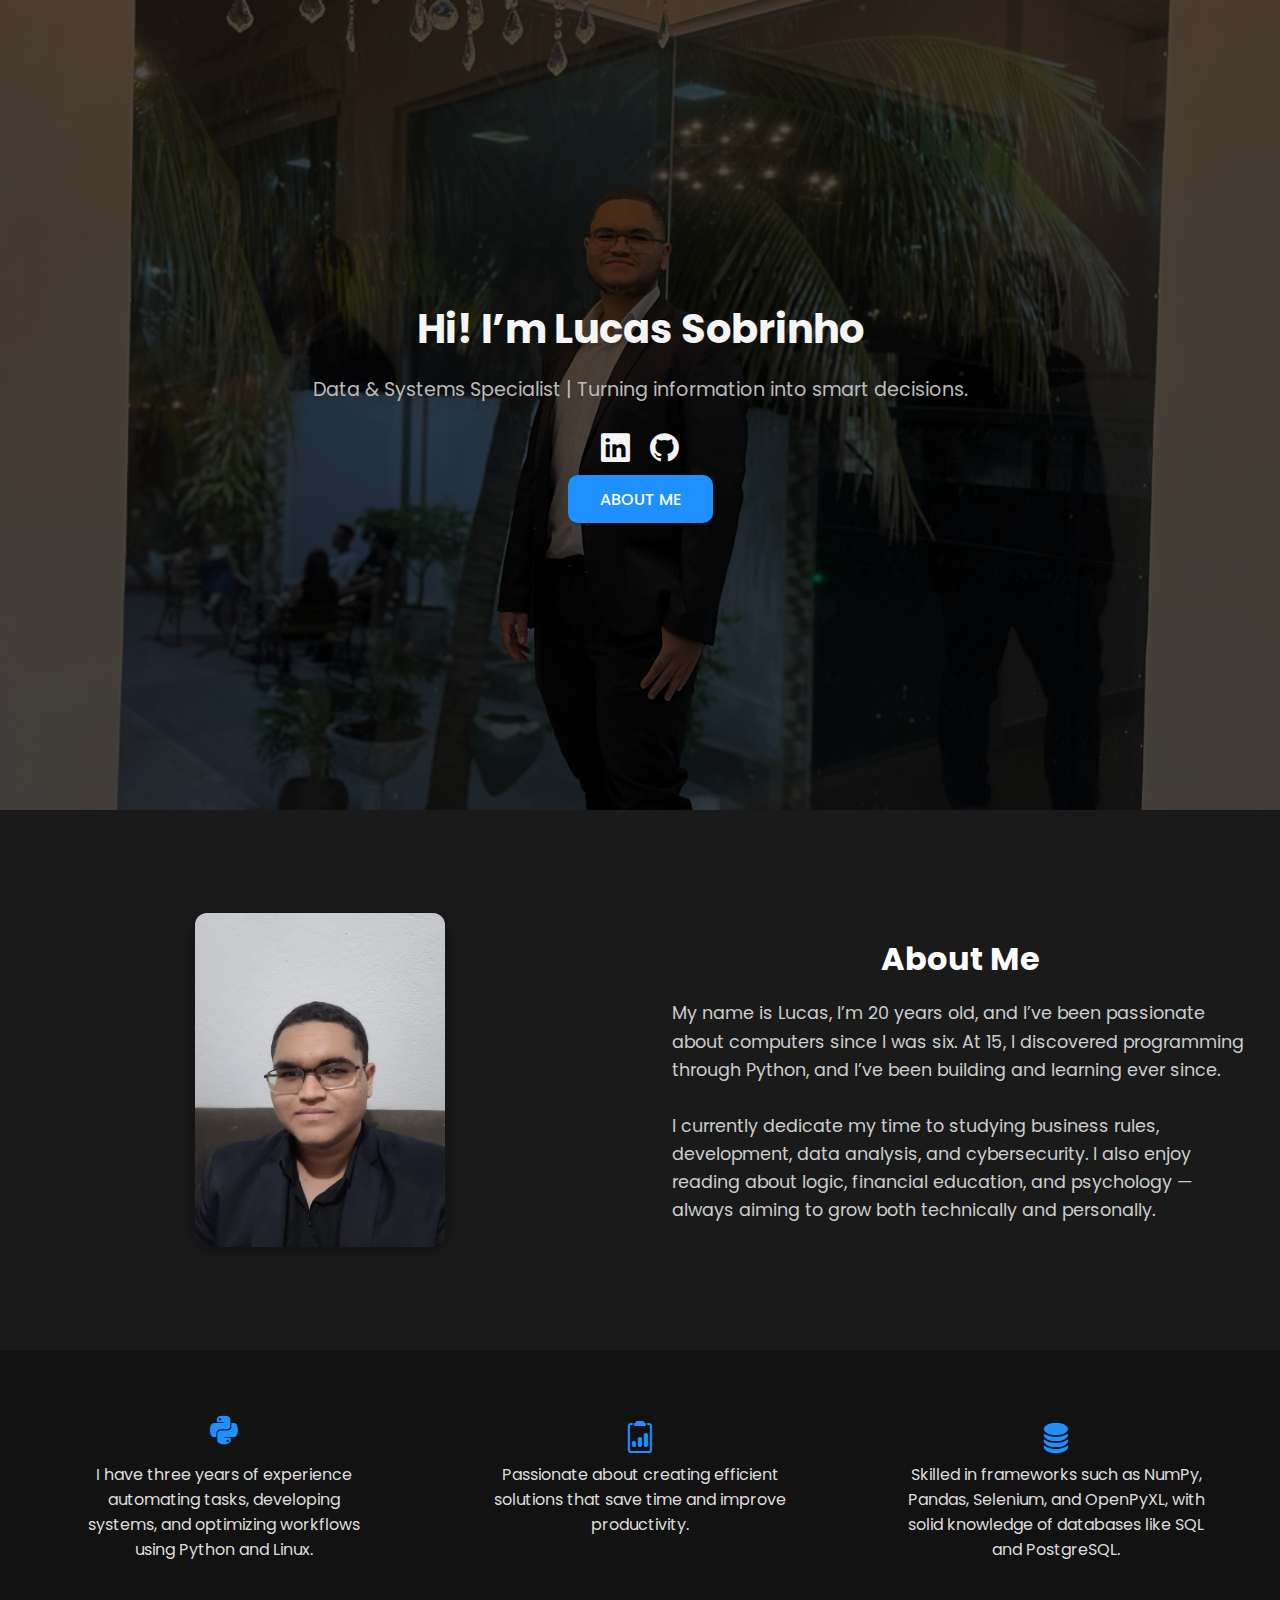
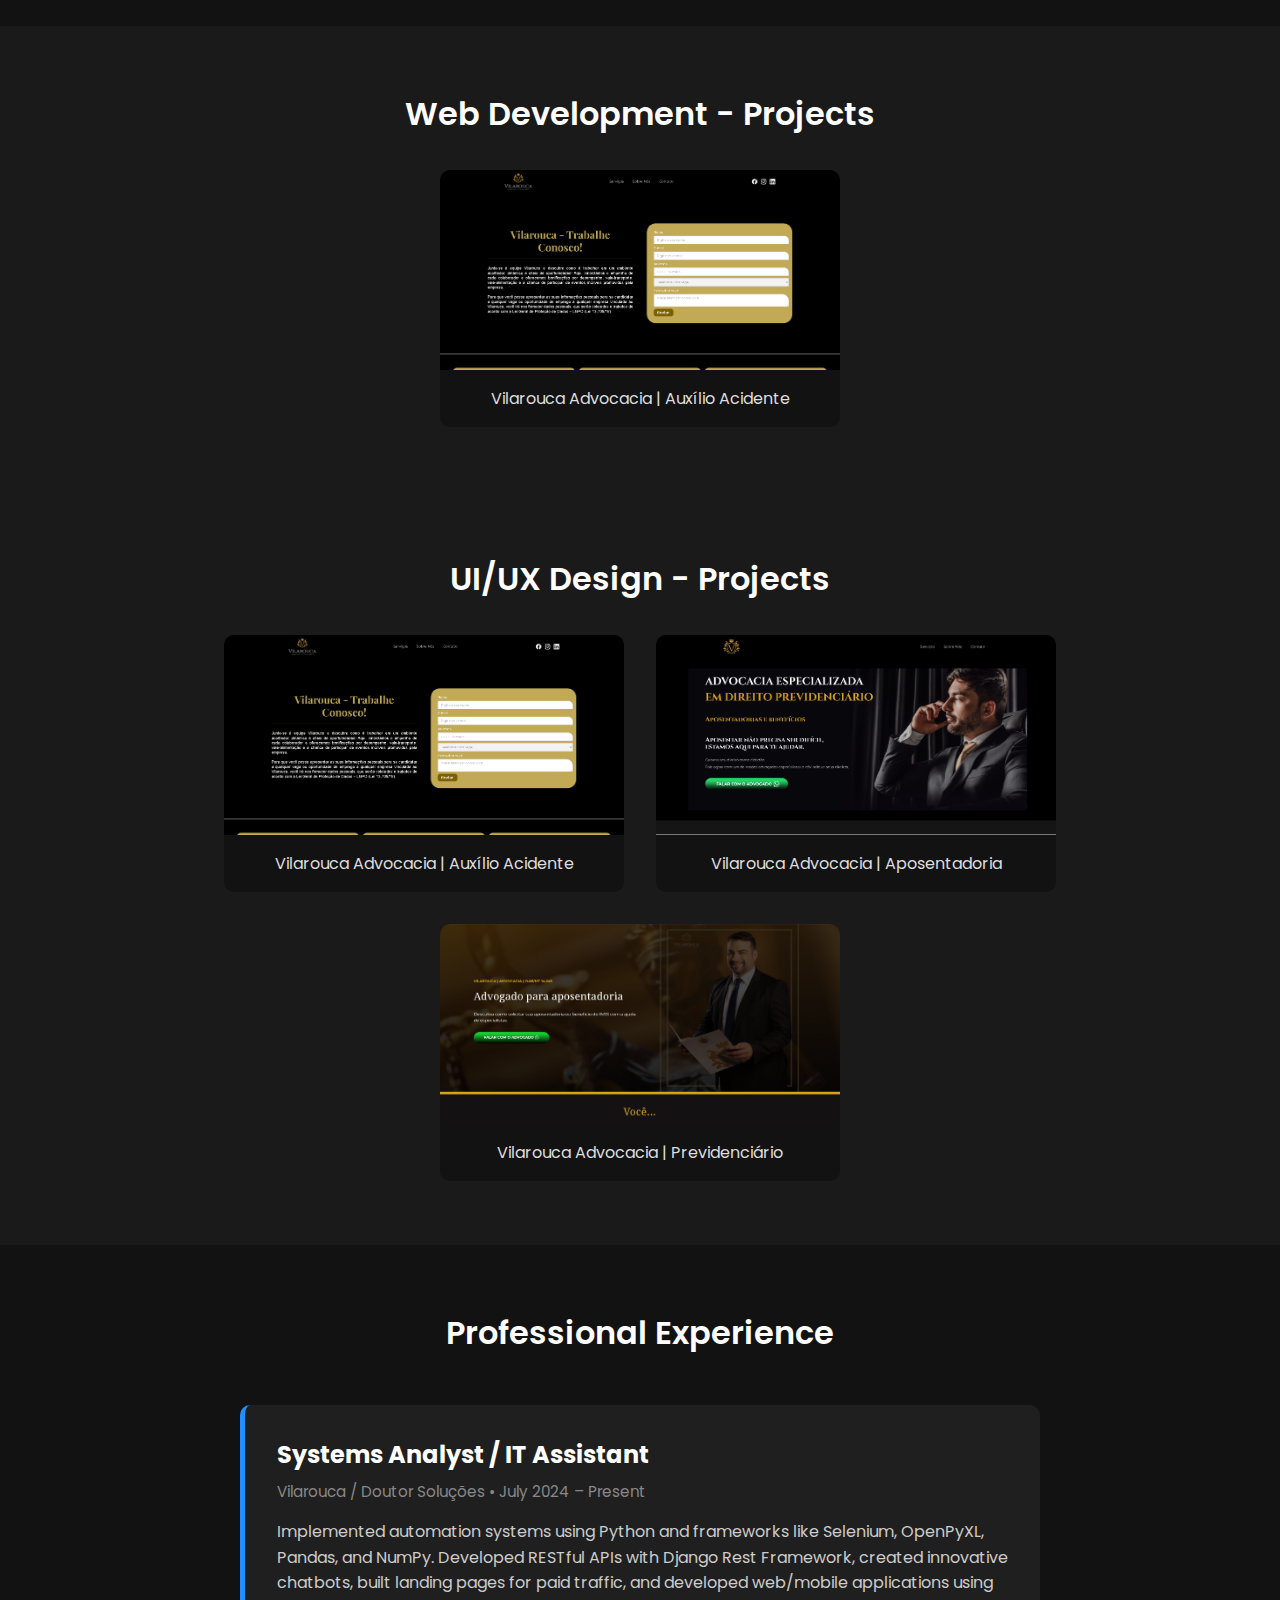
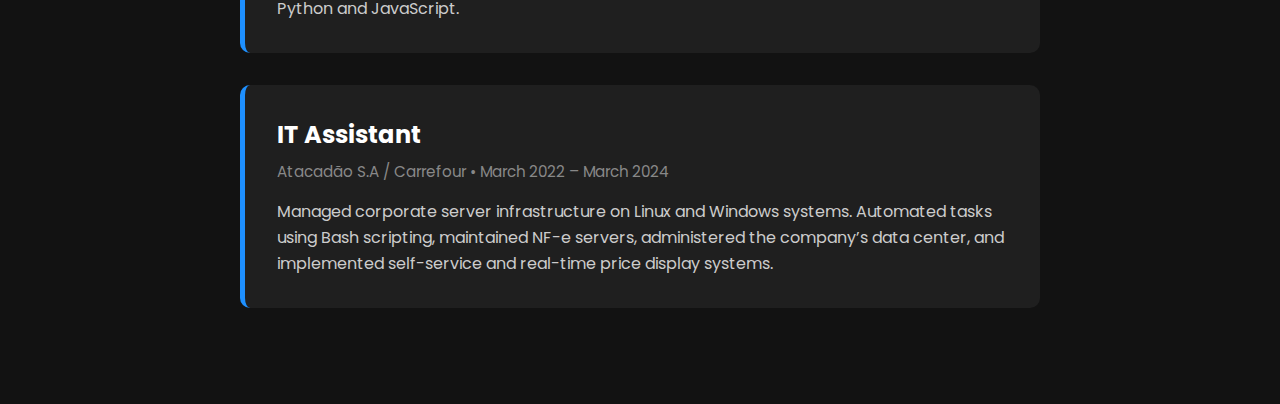
==== commit 368a654d: "Adicionando imagens" ====
--- a/index.html
+++ b/index.html
@@ -26,7 +26,9 @@
 
 
     <section class="about-me" id="about">
-        <div class="image-div"></div>
+        <div class="image-div">
+            <img src="img/selfie_img.jpg" alt="Lucas Sobrinho selfie" />
+          </div>
         <div class="text-div">
             <h3>About Me</h3>
             <p>
@@ -55,28 +57,36 @@
         </div>
     </section>
 
-
-
+    <section class="section-projects">
+        <h3>Web Development - Projects</h3>
+        <div class="projects-container">
+            <div class="project-card">
+                <img src="img/vilarouca_trabalhe_conosco.PNG" alt="Auxílio Acidente" />
+                <p>Vilarouca Advocacia | Auxílio Acidente</p>
+                <a href="https://www.vilarouca.com/vilarouca-trabalhe-conosco" class="btn-visit">Visitar Página</a>
+            </div>
+        </div>
+    </section>
 
     <section class="section-projects">
         <h3>UI/UX Design - Projects</h3>
         <div class="projects-container">
             <div class="project-card">
-                <img src="img/auxilio.jpg" alt="Auxílio Acidente" />
+                <img src="img/vilarouca_trabalhe_conosco.PNG" alt="Auxílio Acidente" />
                 <p>Vilarouca Advocacia | Auxílio Acidente</p>
-                <a href="#" class="btn-visit">Visitar Página</a>
+                <a href="https://www.vilarouca.com/vilarouca-trabalhe-conosco" class="btn-visit">Visitar Página</a>
             </div>
 
             <div class="project-card">
-                <img src="img/aposentadoria.jpg" alt="Aposentadoria" />
+                <img src="img/vilarouca_aposentadoria.PNG" alt="Aposentadoria" />
                 <p>Vilarouca Advocacia | Aposentadoria</p>
-                <a href="#" class="btn-visit">Visitar Página</a>
+                <a href="https://www.vilarouca.com/aposentadoria" class="btn-visit">Visitar Página</a>
             </div>
 
             <div class="project-card">
-                <img src="img/previdenciario.jpg" alt="Previdenciário" />
+                <img src="img/vilarouca_previdenciario.PNG" alt="Previdenciário" />
                 <p>Vilarouca Advocacia | Previdenciário</p>
-                <a href="#" class="btn-visit">Visitar Página</a>
+                <a href="https://www.vilarouca.com/previdenciario" class="btn-visit">Visitar Página</a>
             </div>
         </div>
     </section>
--- a/styles.css
+++ b/styles.css
@@ -19,9 +19,13 @@
     align-items: center;
     text-align: center;
     padding: 2rem;
-    background-color: #121212;
-  }
-  
+    background-image: linear-gradient(rgba(0, 0, 0, 0.7), rgba(0, 0, 0, 0.7)), url('img/background_img.jpg');
+    background-size: cover;
+    background-position: center;
+    background-repeat: no-repeat;
+    
+  }
+
   .intro-box h2 {
     font-size: 2.5rem;
     font-weight: 700;
@@ -95,7 +99,7 @@
   .about-me {
     display: flex;
     flex-wrap: wrap;
-    min-height: 100vh;
+    min-height: 60vh;
     background-color: #1a1a1a;
   }
   
@@ -109,11 +113,25 @@
   }
   
   .image-div {
-    background-image: url('img/lucas.jpg'); /* Substitua com sua imagem */
-    background-size: cover;
-    background-position: center;
-    min-height: 300px;
-  }
+    display: flex;
+    justify-content: center;
+    align-items: center;
+    padding: 2rem;
+  }
+  
+  .image-div img {
+    width: 250px; /* ajuste como quiser */
+    height: auto;
+    border-radius: 12px;
+    object-fit: cover;
+    box-shadow: 0 4px 20px rgba(0,0,0,0.4);
+    transition: transform 0.3s ease;
+  }
+  
+  .image-div img:hover {
+    transform: scale(1.05);
+  }
+  
   
   .text-div {
     flex-direction: column;
@@ -183,7 +201,7 @@
     background-color: #121212;
     border-radius: 10px;
     overflow: hidden;
-    width: 300px;
+    width: 400px;
     position: relative;
     transition: transform 0.3s ease;
   }
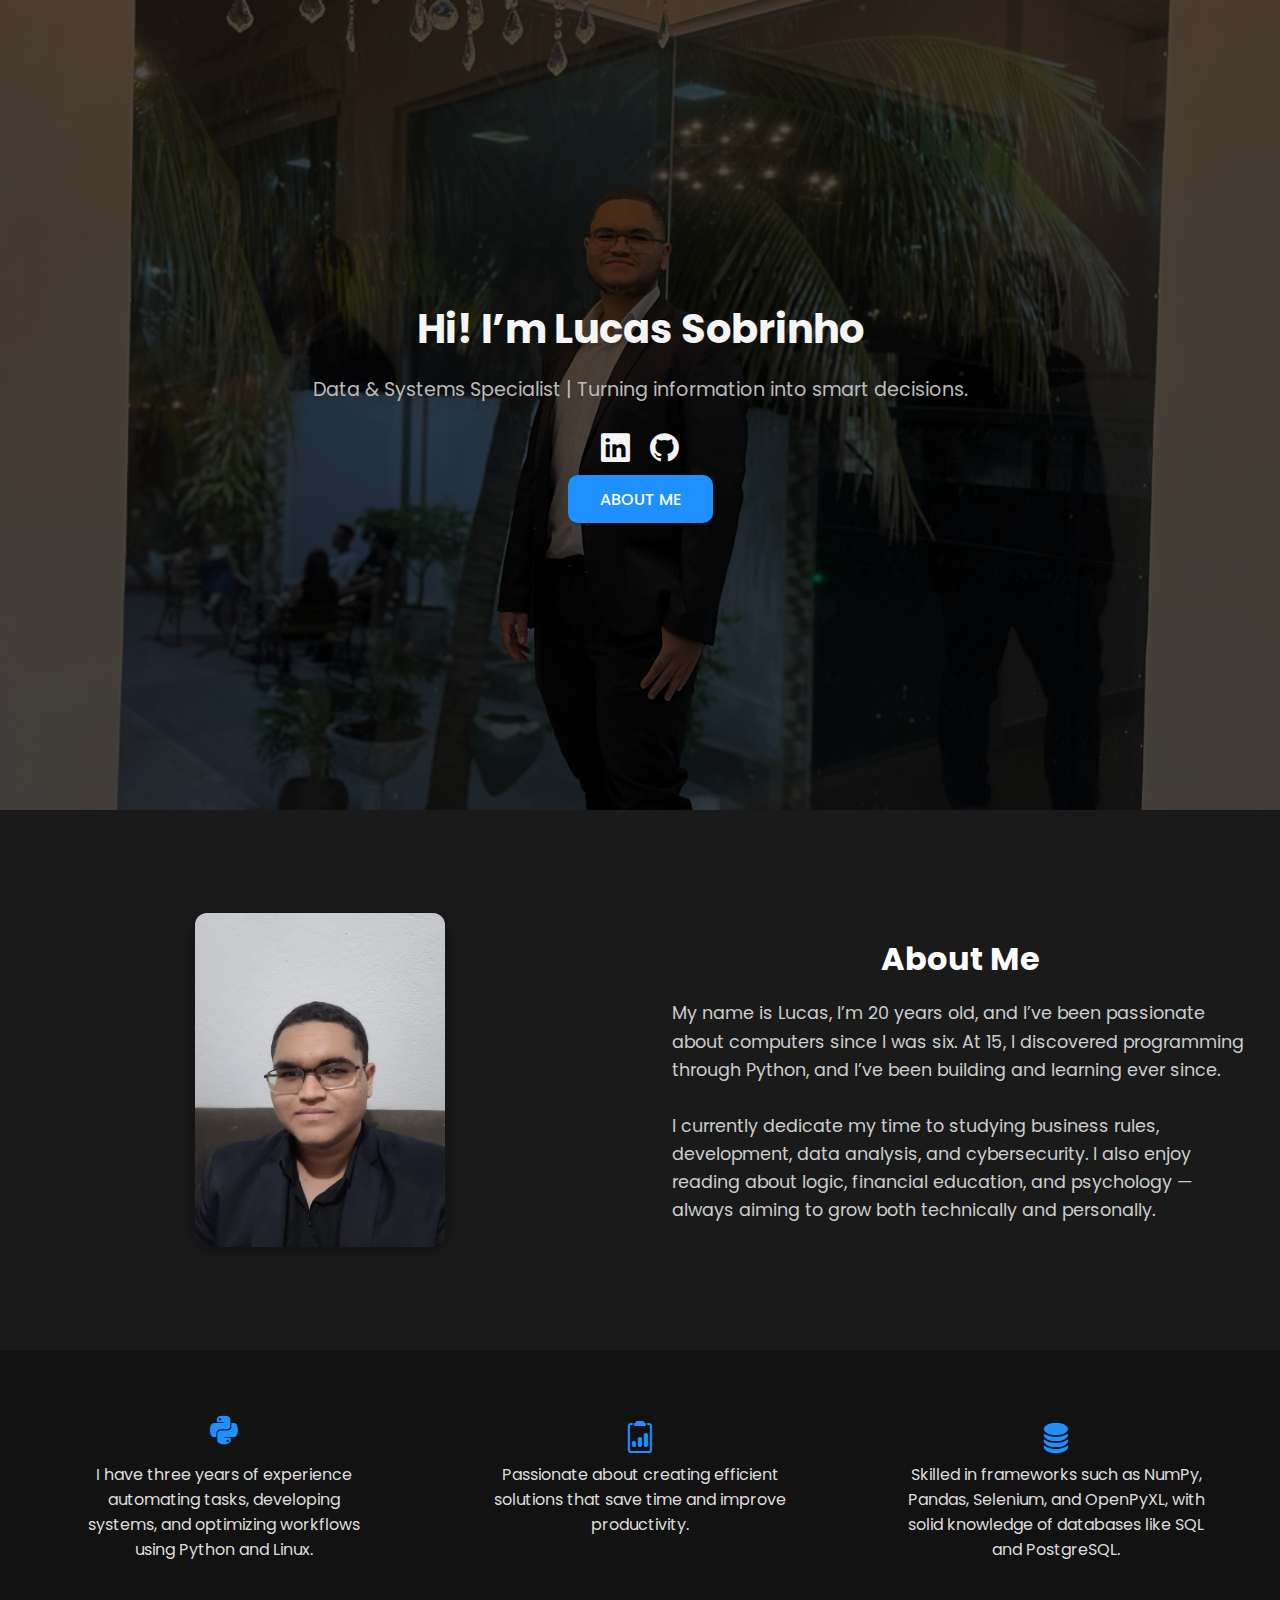
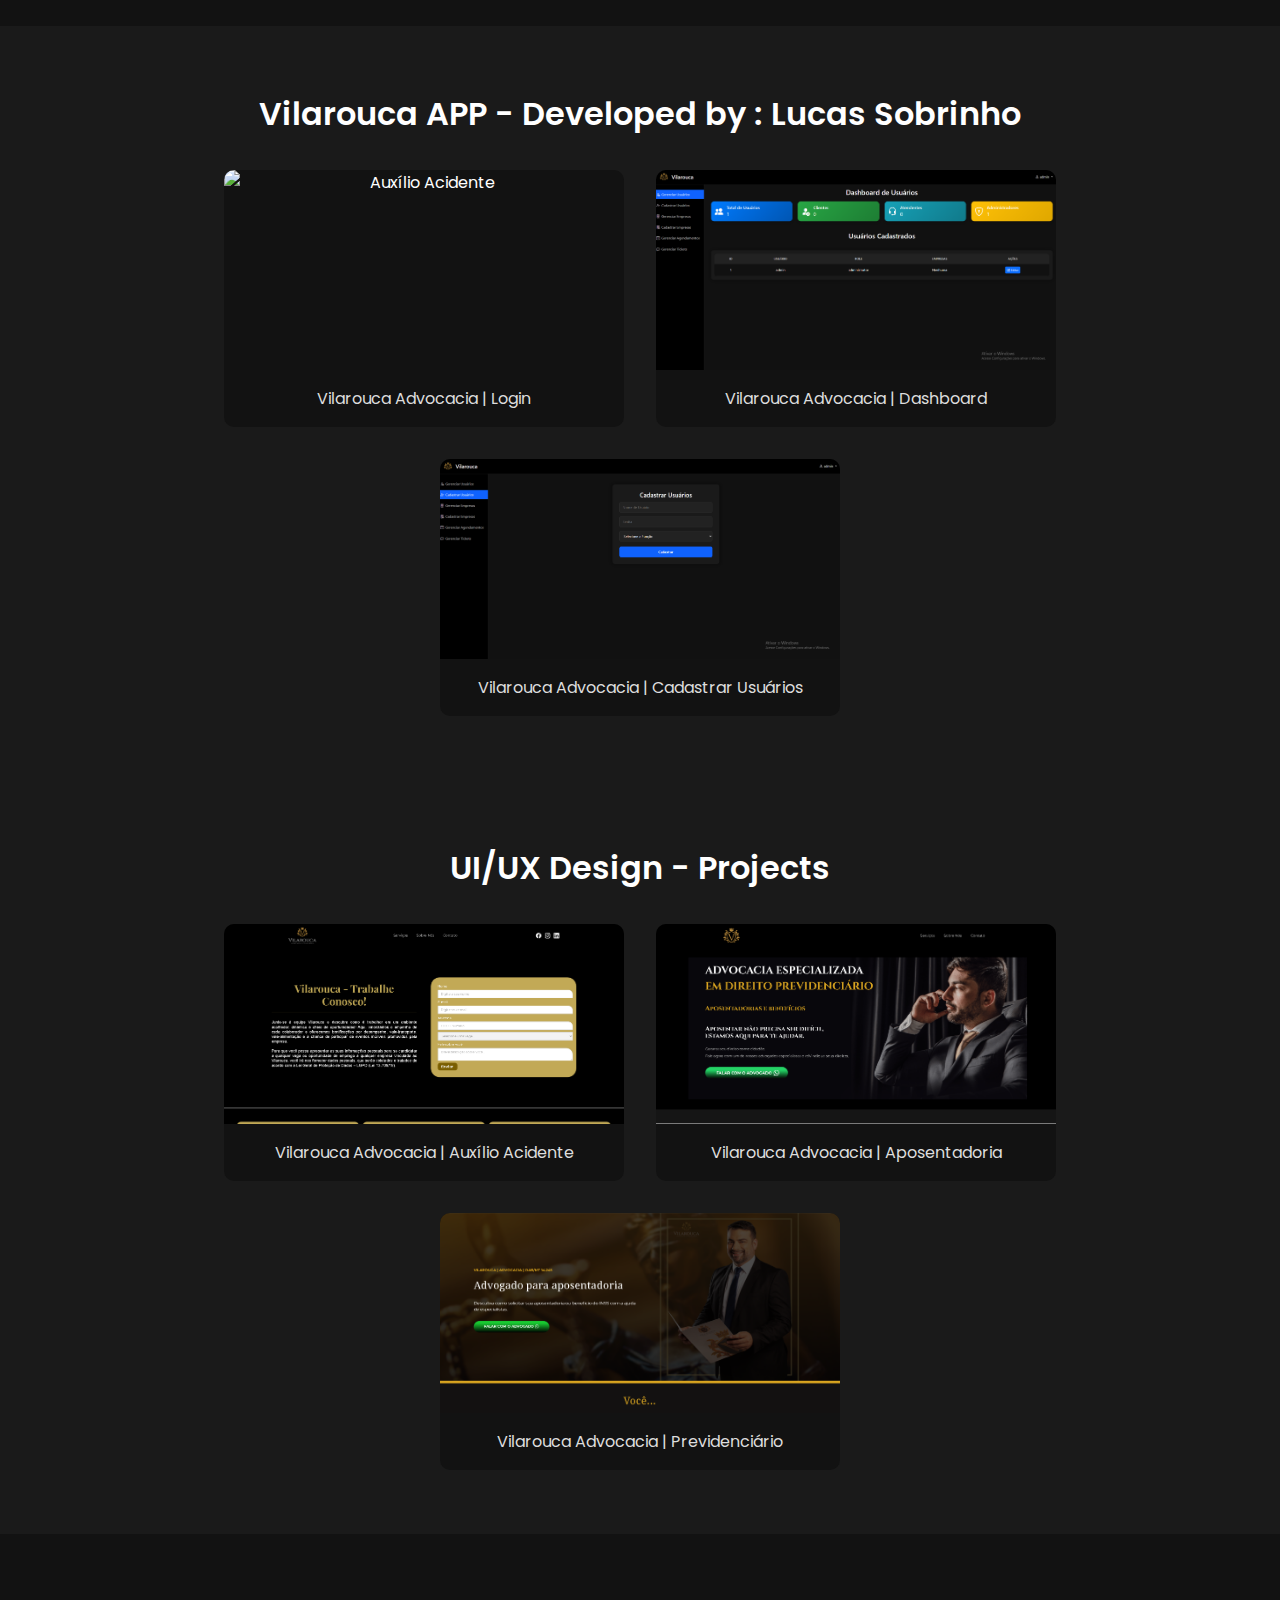
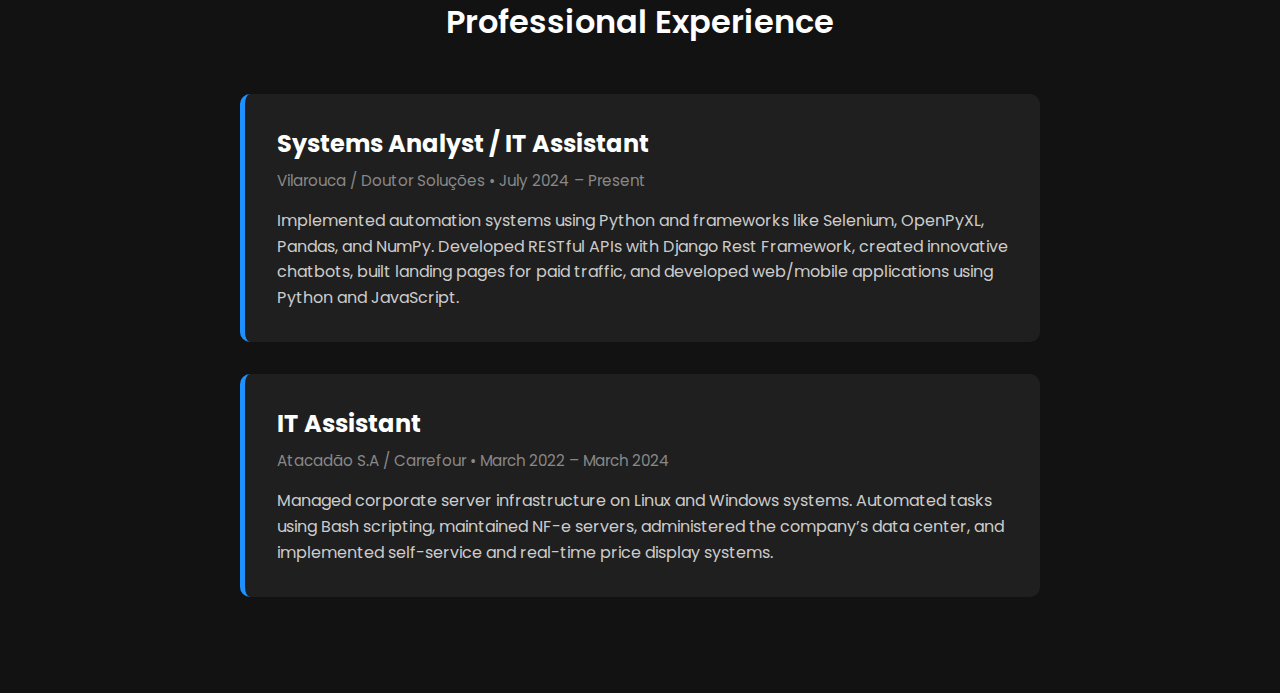
==== commit 782bce48: "Adicionando imagens" ====
--- a/index.html
+++ b/index.html
@@ -58,12 +58,22 @@
     </section>
 
     <section class="section-projects">
-        <h3>Web Development - Projects</h3>
+        <h3>Vilarouca APP - Developed by : Lucas Sobrinho</h3>
         <div class="projects-container">
             <div class="project-card">
-                <img src="img/vilarouca_trabalhe_conosco.PNG" alt="Auxílio Acidente" />
-                <p>Vilarouca Advocacia | Auxílio Acidente</p>
-                <a href="https://www.vilarouca.com/vilarouca-trabalhe-conosco" class="btn-visit">Visitar Página</a>
+                <img src="img/vilarouca_login.PNG" alt="Auxílio Acidente" />
+                <p>Vilarouca Advocacia | Login</p>
+                <!-- <a href="" class="btn-visit">Visitar Página</a> -->
+            </div>
+            <div class="project-card">
+                <img src="img/vilarouca_dashboard.png" alt="Auxílio Acidente" />
+                <p>Vilarouca Advocacia | Dashboard</p>
+                <!-- <a href="" class="btn-visit">Visitar Página</a> -->
+            </div>
+            <div class="project-card">
+                <img src="img/vilarouca_cadastrar_usuarios.png" alt="Auxílio Acidente" />
+                <p>Vilarouca Advocacia | Cadastrar Usuários</p>
+                <!-- <a href="" class="btn-visit">Visitar Página</a> -->
             </div>
         </div>
     </section>
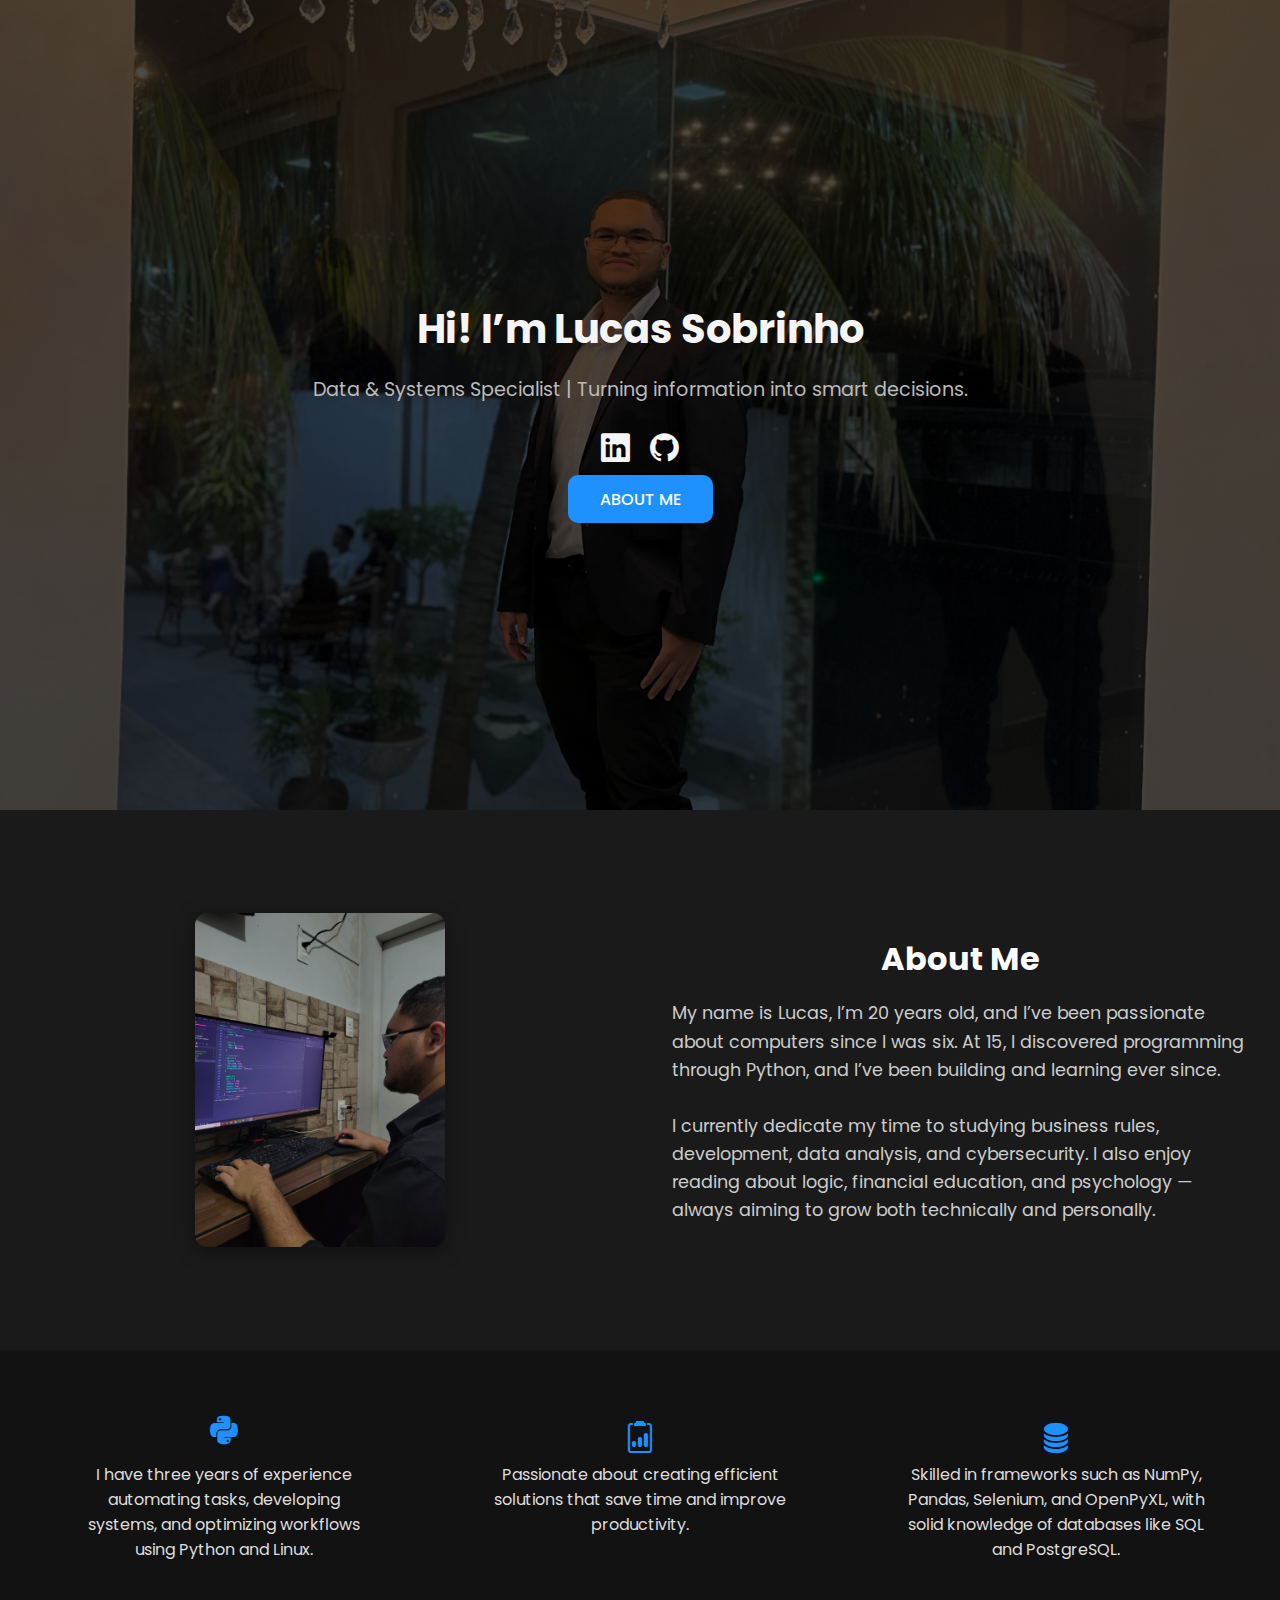
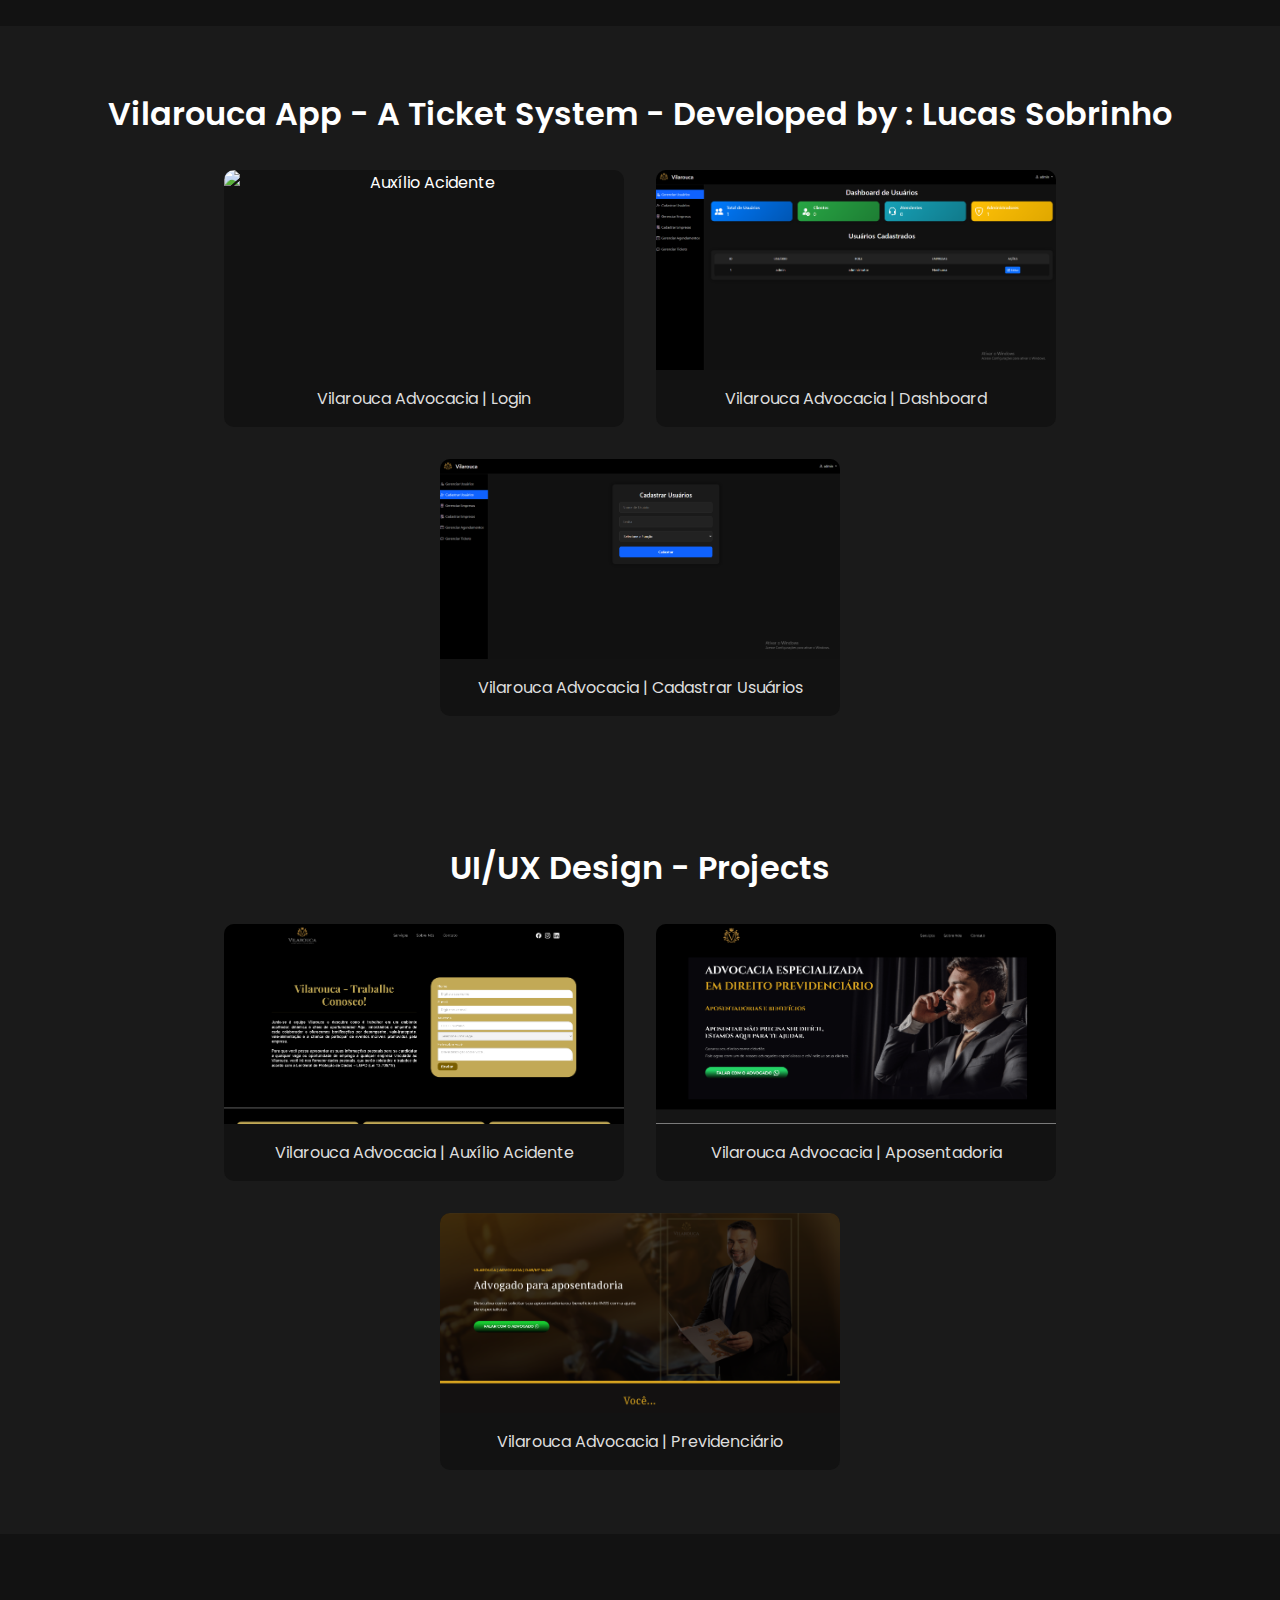
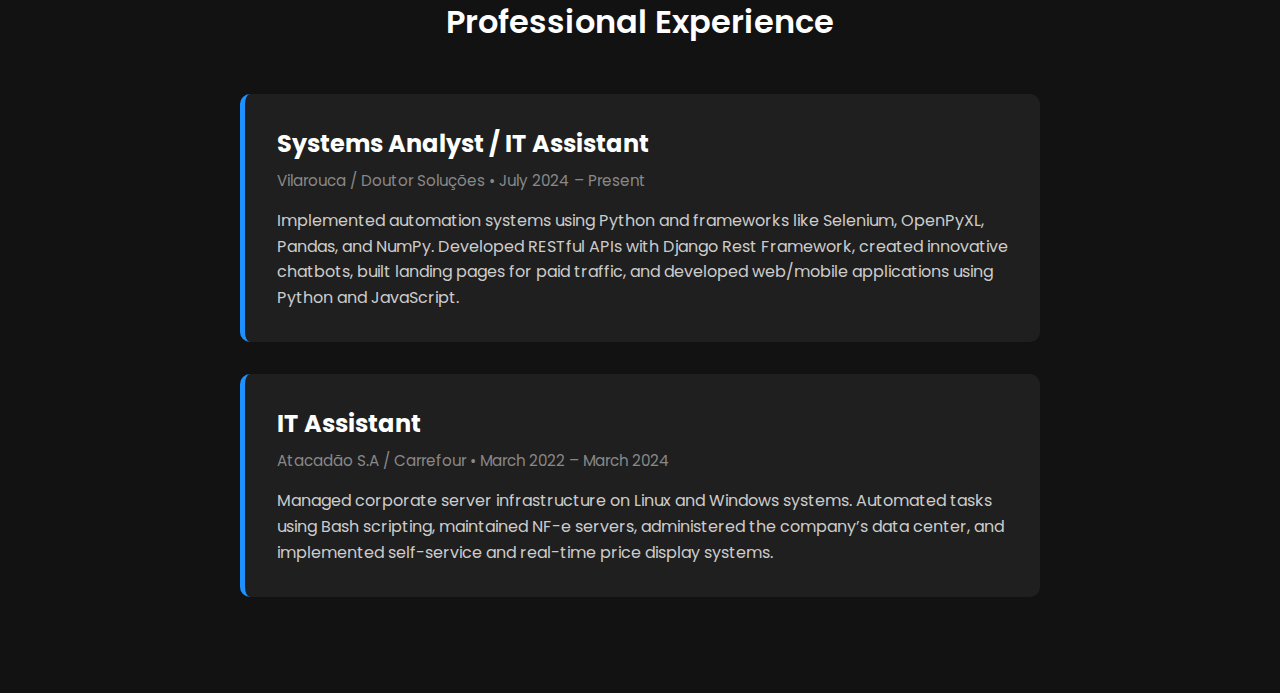
==== commit 28914887: "Adicionando imagens" ====
--- a/index.html
+++ b/index.html
@@ -27,7 +27,7 @@
 
     <section class="about-me" id="about">
         <div class="image-div">
-            <img src="img/selfie_img.jpg" alt="Lucas Sobrinho selfie" />
+            <img src="img/programming_img.jpg" alt="Lucas Sobrinho selfie" />
           </div>
         <div class="text-div">
             <h3>About Me</h3>
@@ -58,7 +58,7 @@
     </section>
 
     <section class="section-projects">
-        <h3>Vilarouca APP - Developed by : Lucas Sobrinho</h3>
+        <h3>Vilarouca App - A Ticket System - Developed by : Lucas Sobrinho</h3>
         <div class="projects-container">
             <div class="project-card">
                 <img src="img/vilarouca_login.PNG" alt="Auxílio Acidente" />
